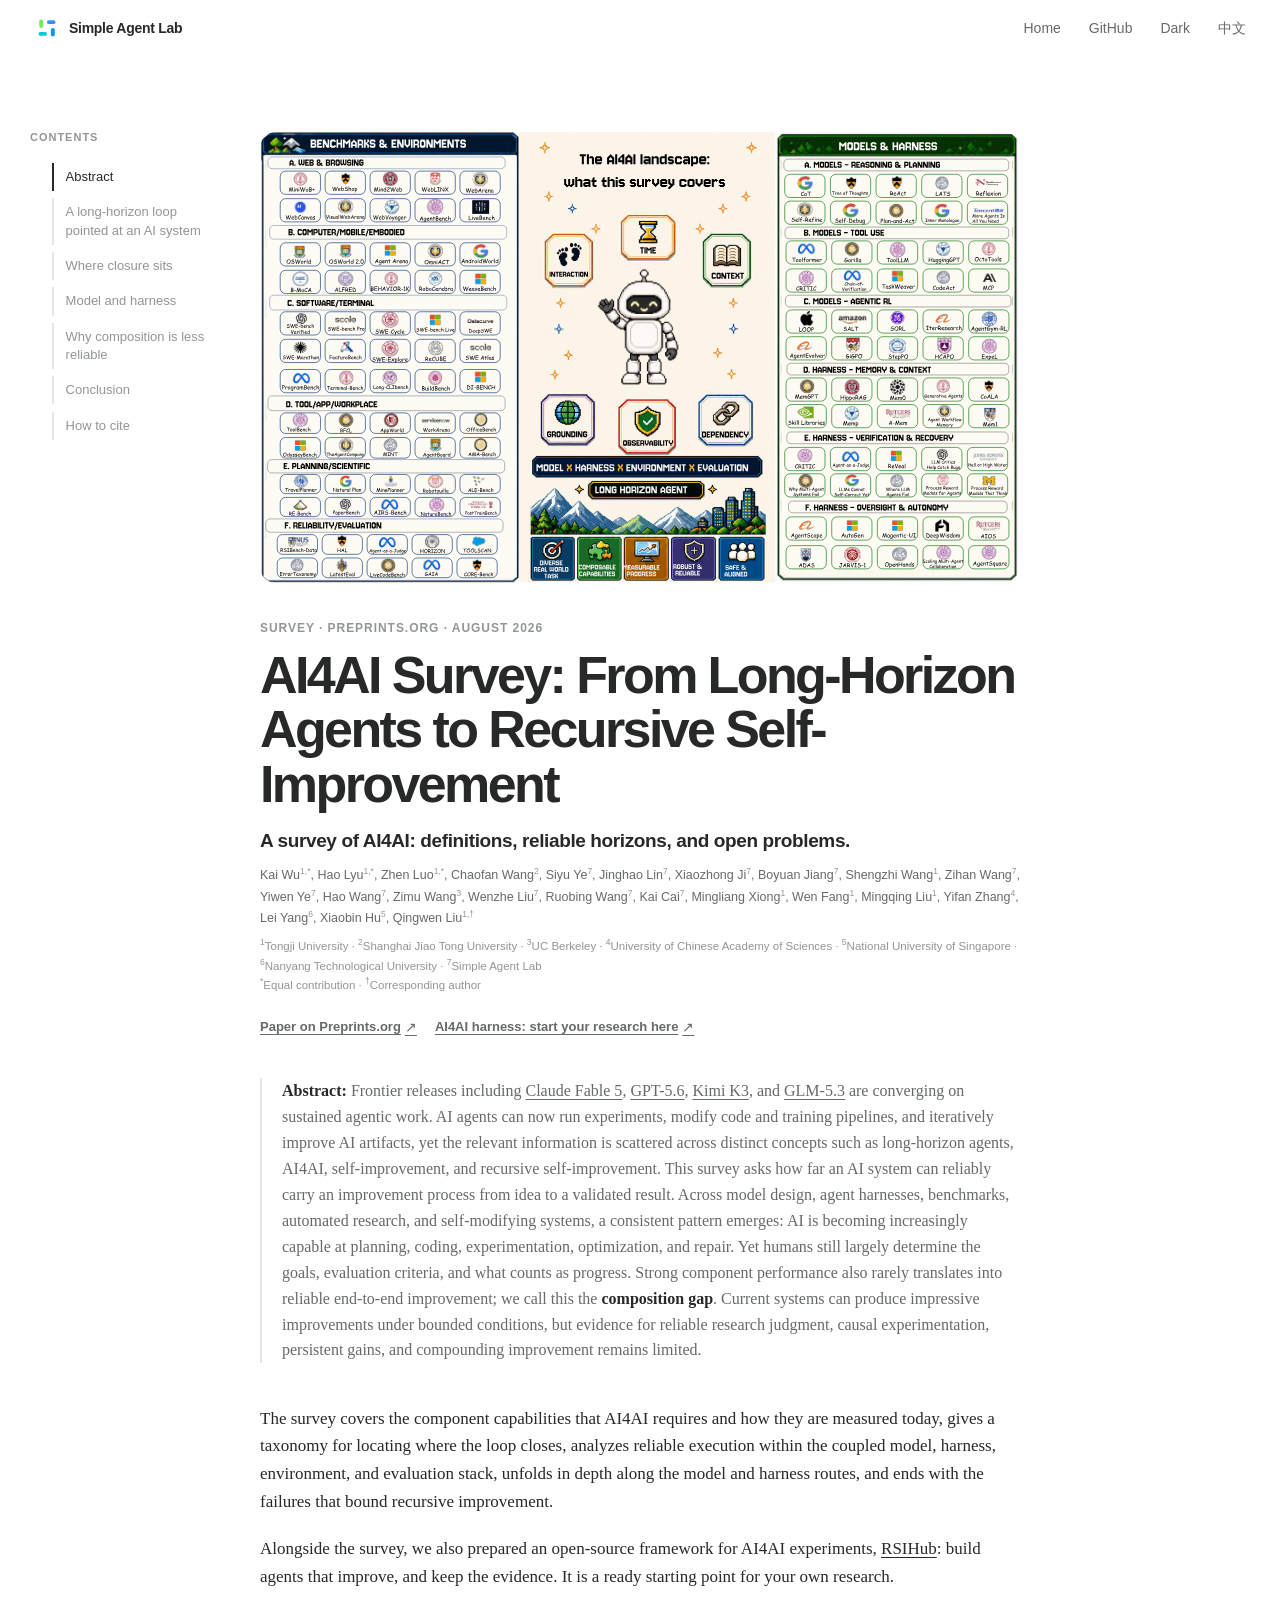
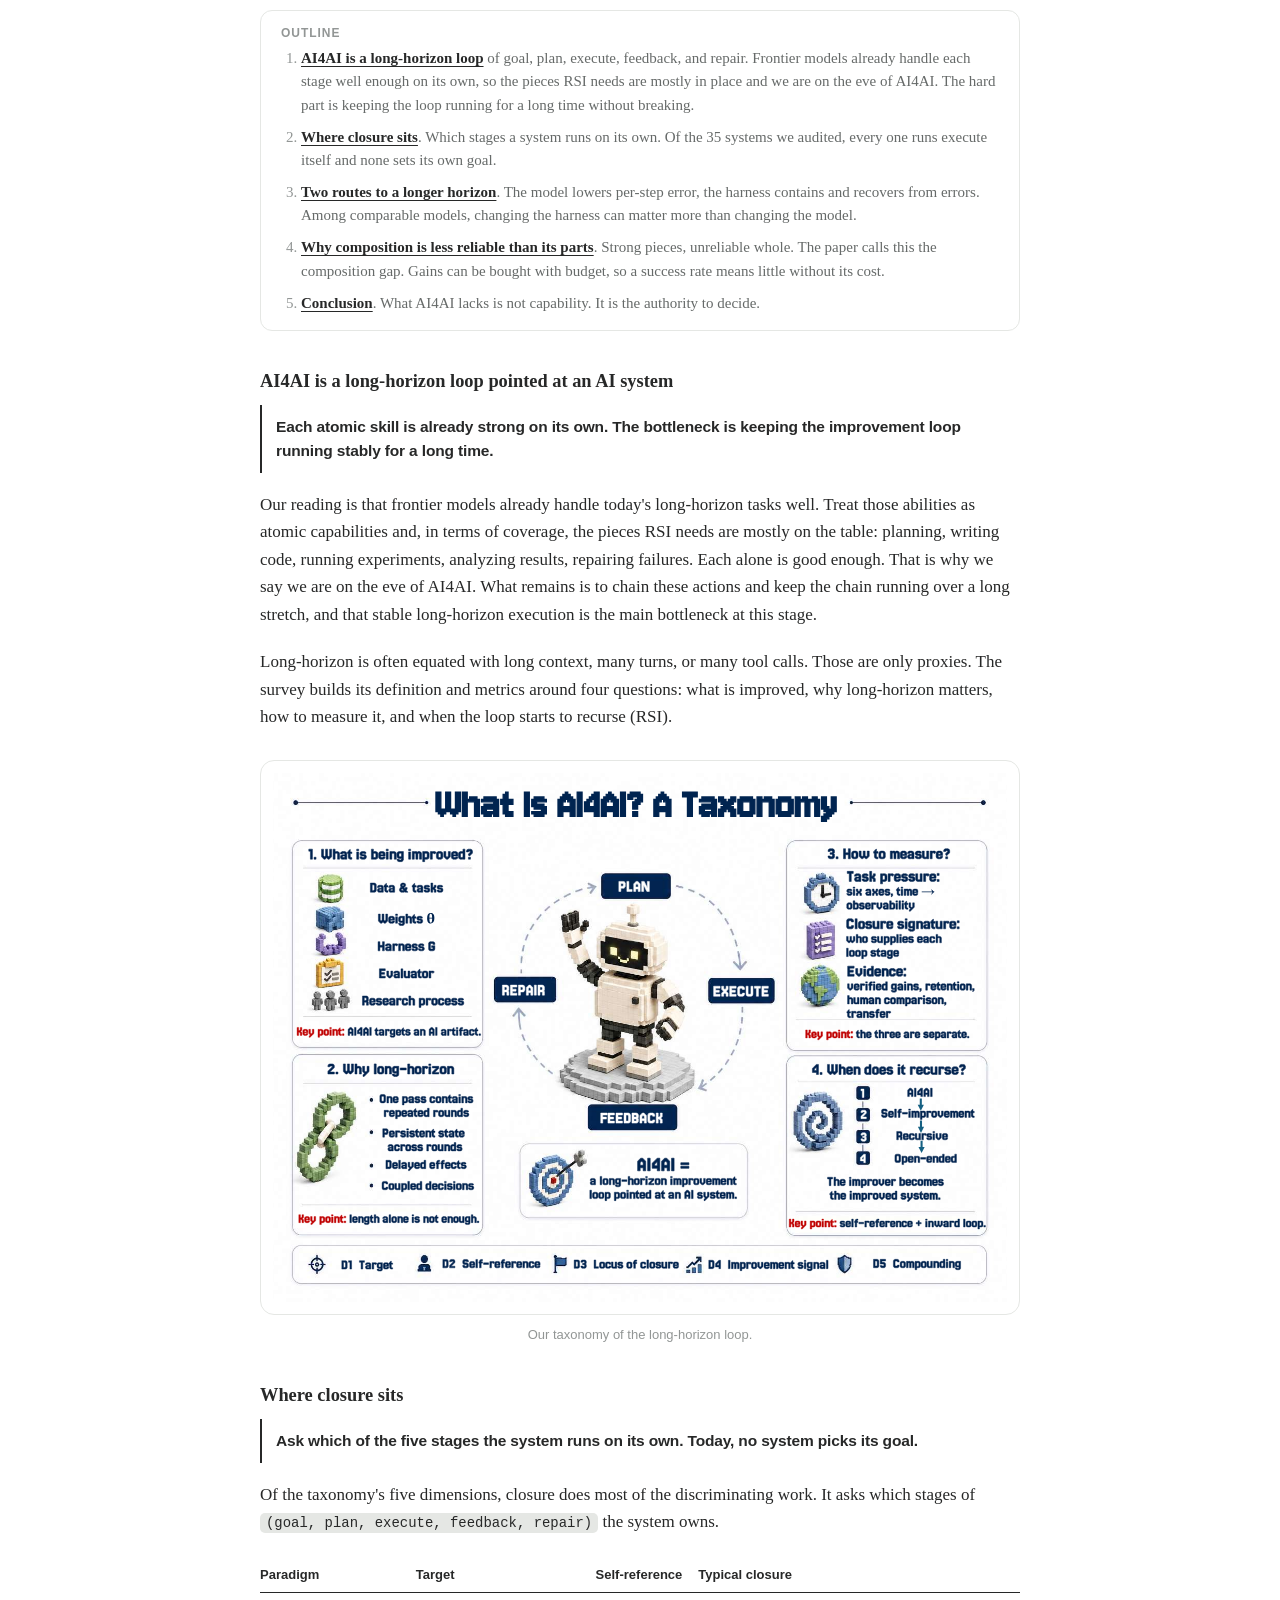
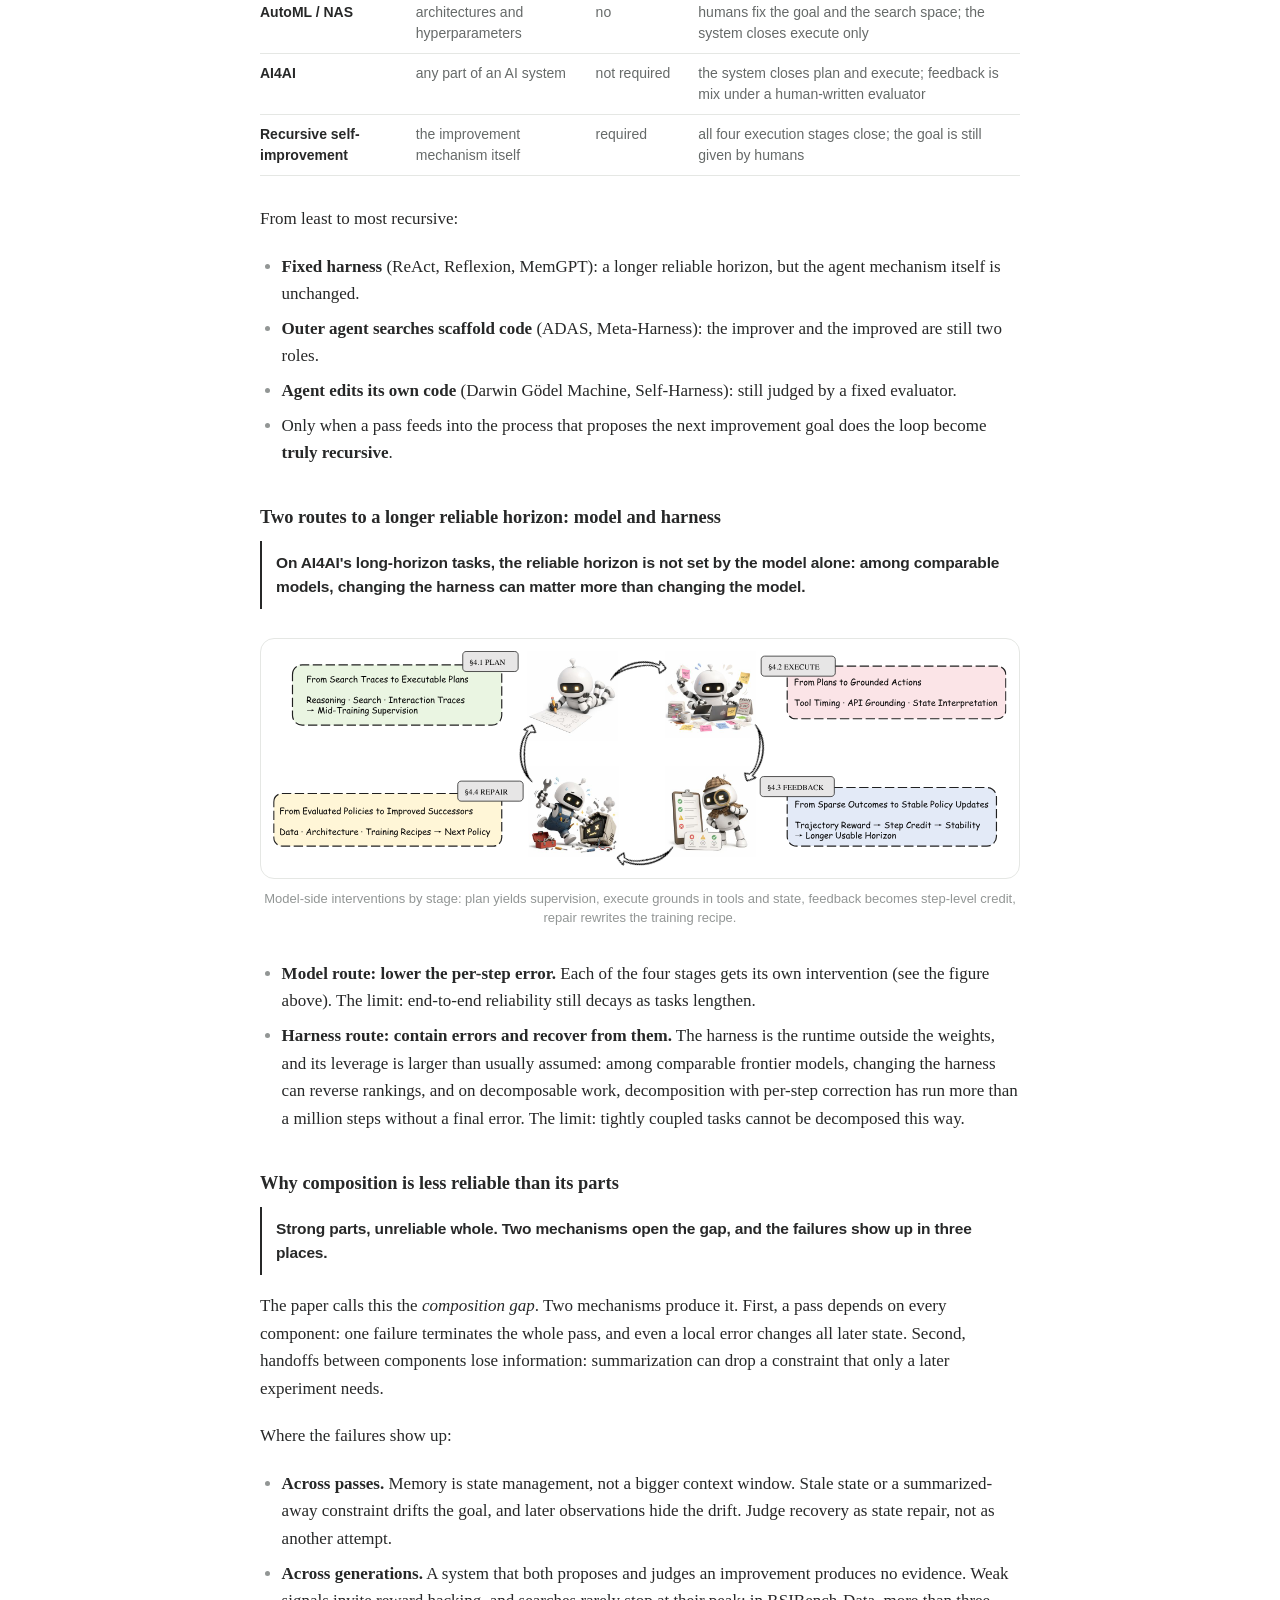
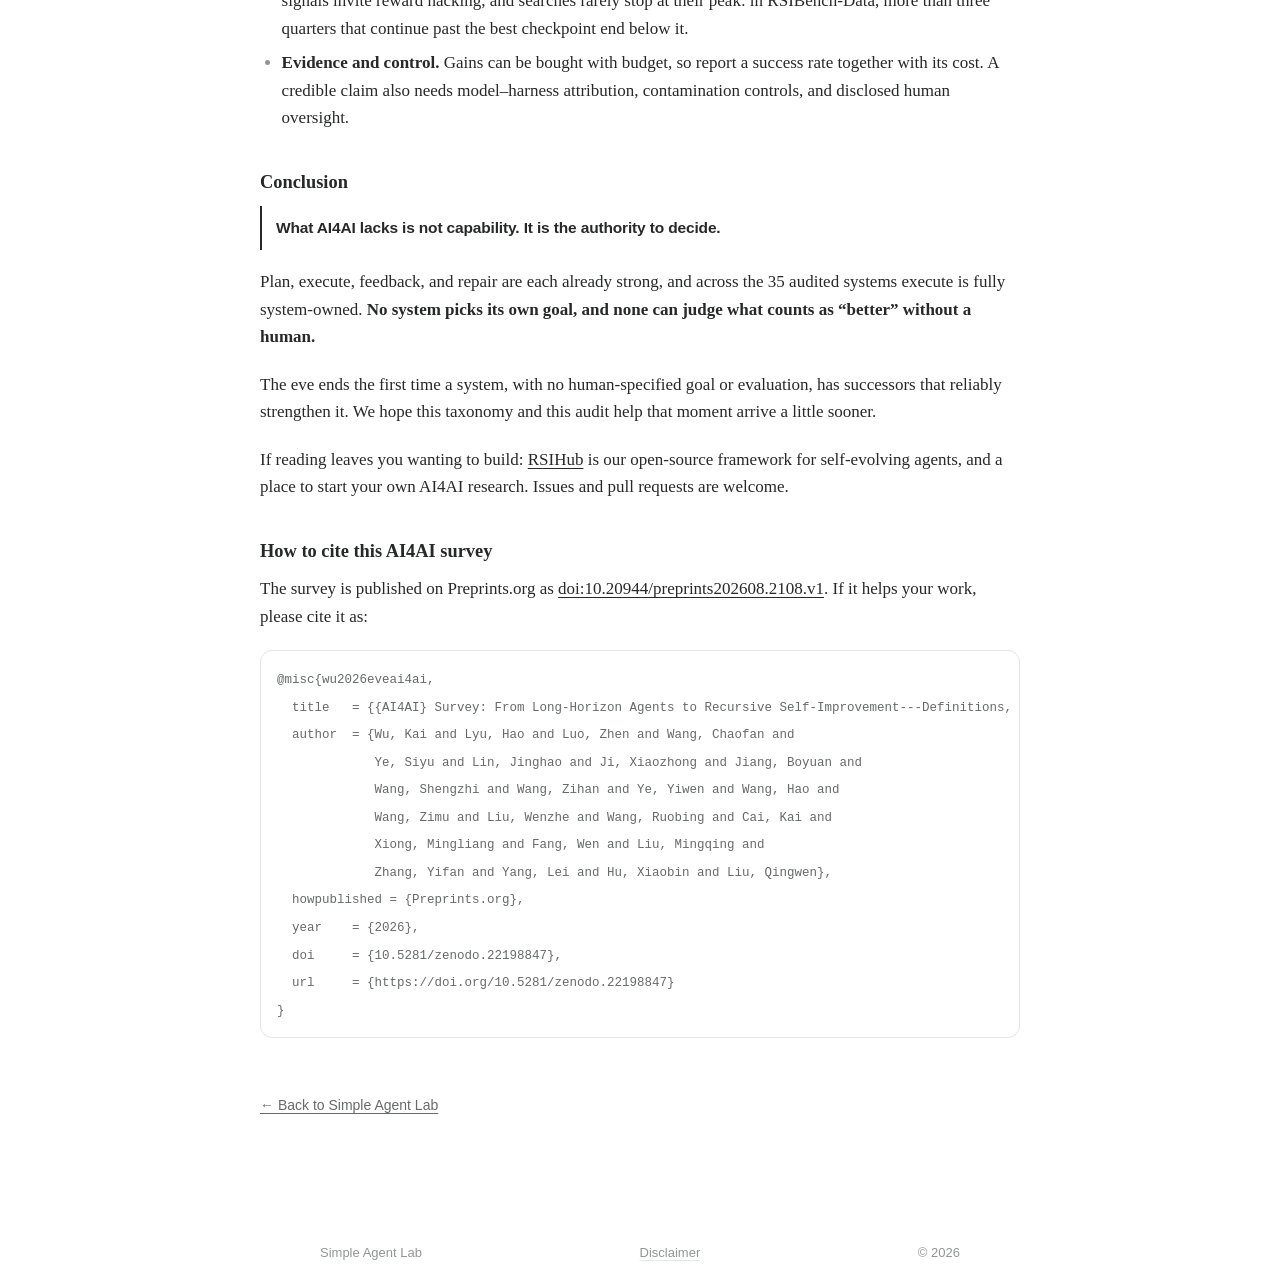
==== ai4ai/index.html @ d3052cfe "Put the eve-of-AI4AI thesis back into the opening section Co-Authored-By: Claude Fable 5.1 <noreply@" ====
<!doctype html>
<html lang="en" data-lang="en">
  <head>
    <meta charset="utf-8" />
    <meta name="viewport" content="width=device-width, initial-scale=1" />
    <meta name="theme-color" content="#ffffff" />

    <title>AI4AI Survey: From Long-Horizon Agents to Recursive Self-Improvement</title>
    <meta
      name="description"
      content="The AI4AI survey, published on Preprints.org: how far can AI reliably carry an improvement loop from idea to verified result? A taxonomy, a closure audit of 35 systems, and the composition gap."
    />
    <meta
      name="keywords"
      content="AI4AI survey, survey of AI4AI, AI4AI, AI for AI, long-horizon agents survey, recursive self-improvement survey, RSI, self-improving systems, self-evolving agents, closure audit, composition gap, agent evaluation, harness, LLM agent survey"
    />
    <meta name="robots" content="index, follow, max-image-preview:large" />
    <meta name="author" content="Simple Agent Lab" />
    <link rel="canonical" href="https://simpleagentlab.com/ai4ai/" />

    <!-- The paper's scholarly record now lives on Preprints.org
         (doi:10.20944/preprints202608.2108.v1); Scholar merges this page with
         that record by title + authors, so these tags must match the published
         preprint's title page exactly — not the page's marketing copy.
         citation_title / citation_author / citation_publication_date are all
         required (drop one and Scholar ignores the rest). Only add a
         citation_pdf_url once a self-hosted copy of the PDF is committed to
         this repo; a citation_pdf_url that 404s drops the whole record. -->
    <meta name="citation_title" content="AI4AI Survey: From Long-Horizon Agents to Recursive Self-Improvement—Definitions, Reliable Horizons, and Open Problems" />
    <meta name="citation_author" content="Wu, Kai" />
    <meta name="citation_author" content="Lyu, Hao" />
    <meta name="citation_author" content="Luo, Zhen" />
    <meta name="citation_author" content="Wang, Chaofan" />
    <meta name="citation_author" content="Ye, Siyu" />
    <meta name="citation_author" content="Lin, Jinghao" />
    <meta name="citation_author" content="Ji, Xiaozhong" />
    <meta name="citation_author" content="Jiang, Boyuan" />
    <meta name="citation_author" content="Wang, Shengzhi" />
    <meta name="citation_author" content="Wang, Zihan" />
    <meta name="citation_author" content="Ye, Yiwen" />
    <meta name="citation_author" content="Wang, Hao" />
    <meta name="citation_author" content="Wang, Zimu" />
    <meta name="citation_author" content="Liu, Wenzhe" />
    <meta name="citation_author" content="Wang, Ruobing" />
    <meta name="citation_author" content="Cai, Kai" />
    <meta name="citation_author" content="Xiong, Mingliang" />
    <meta name="citation_author" content="Fang, Wen" />
    <meta name="citation_author" content="Liu, Mingqing" />
    <meta name="citation_author" content="Zhang, Yifan" />
    <meta name="citation_author" content="Yang, Lei" />
    <meta name="citation_author" content="Hu, Xiaobin" />
    <meta name="citation_author" content="Liu, Qingwen" />
    <meta name="citation_publication_date" content="2026/08/28" />
    <meta name="citation_online_date" content="2026/08/28" />
    <meta name="citation_doi" content="10.20944/preprints202608.2108.v1" />
    <meta name="citation_technical_report_institution" content="Simple Agent Lab" />
    <meta name="citation_abstract_html_url" content="https://simpleagentlab.com/ai4ai/" />
    <meta name="citation_language" content="en" />
    <meta name="citation_keywords" content="AI4AI; AI for AI; large language models; LLM agents; AI agents; long-horizon agents; reliable region; reliable-horizon surface; benchmark survey; self-improving agents; self-evolving agents; recursive self-improvement; autonomous AI research; automated AI research; AI scientists; machine learning engineering; functional coupling; stage ownership; composition gap; agent harness; agent scaffolds; agent evaluation" />

    <meta property="og:title" content="AI4AI Survey: From Long-Horizon Agents to Recursive Self-Improvement" />
    <meta
      property="og:description"
      content="Published on Preprints.org: a survey of how far AI systems can reliably carry an improvement process from idea to verified result—and what still limits recursive self-improvement."
    />
    <meta property="og:type" content="article" />
    <meta property="og:url" content="https://simpleagentlab.com/ai4ai/" />
    <meta property="og:site_name" content="Simple Agent Lab" />
    <meta property="og:locale" content="en_US" />
    <meta property="og:locale:alternate" content="zh_CN" />
    <meta property="article:published_time" content="2026-08-28" />
    <meta property="article:modified_time" content="2026-09-02" />
    <meta property="article:section" content="Survey" />
    <meta property="article:tag" content="AI4AI" />
    <meta property="article:tag" content="Recursive self-improvement" />
    <meta property="article:tag" content="Long-horizon agents" />
    <meta property="og:image" content="https://simpleagentlab.com/ai4ai/assets/teaser-card.jpg" />
    <meta property="og:image:alt" content="The AI4AI landscape this survey covers — benchmarks and environments, task pressures, and the model and harness routes" />
    <meta property="og:image:width" content="1600" />
    <meta property="og:image:height" content="950" />
    <meta name="twitter:card" content="summary_large_image" />
    <meta name="twitter:title" content="AI4AI Survey: From Long-Horizon Agents to Recursive Self-Improvement" />
    <meta
      name="twitter:description"
      content="AI increasingly performs the work of improvement, but humans still define its goals and evidence. A survey of AI4AI's reliable limits and composition gap."
    />
    <meta name="twitter:image" content="https://simpleagentlab.com/ai4ai/assets/teaser-card.jpg" />

    <script type="application/ld+json">
      {
        "@context": "https://schema.org",
        "@type": "ScholarlyArticle",
        "@id": "https://simpleagentlab.com/ai4ai/#article",
        "name": "AI4AI Survey: From Long-Horizon Agents to Recursive Self-Improvement—Definitions, Reliable Horizons, and Open Problems",
        "headline": "AI4AI Survey: From Long-Horizon Agents to Recursive Self-Improvement—Definitions, Reliable Horizons, and Open Problems",
        "description": "A survey of AI4AI (AI for AI): how far an AI system can reliably carry an improvement process from idea to a validated result, a taxonomy for locating where the loop closes, a closure audit of 35 systems, and the composition gap that bounds recursive self-improvement.",
        "abstract": "Can AI improve AI? AI agents can now run experiments, modify code and training pipelines, and iteratively improve AI artifacts—bringing a long-standing idea closer to an empirical research question. Yet the rapidly expanding literature remains fragmented across long-horizon agents, AI for AI (AI4AI), self-improvement, and recursive self-improvement, making it difficult to tell how much progress has actually been made. This survey synthesizes evidence from hundreds of studies to answer this question. We organize the emerging AI4AI landscape around a simple question: how far can an AI system reliably carry an improvement process from idea to verified result? Across model design, agent harnesses, benchmarks, automated research, and self-modifying systems, we examine what current systems can do, how progress should be evaluated, and where claims of self-improvement remain unsupported. A striking pattern emerges in the information flow within the taxonomy–benchmark–model–harness structure of this survey. AI systems increasingly excel at the work of improvement—planning, coding, experimentation, optimization, and repair—but humans still largely determine the goals, evaluation criteria, and what ultimately counts as progress. Moreover, strong performance on individual components rarely translates into reliable end-to-end AI improvement. We call this composition gap. Today's systems can already produce impressive improvements under bounded conditions, but evidence for reliable research judgment, causal experimentation, persistent gains, and compounding improvement remains limited. By separating demonstrated capability from extrapolated autonomy, this survey maps what AI4AI can do today—and what must change before AI can reliably improve AI itself. The eve ends the moment a system, for the first time, reliably strengthens its successors without humans specifying the goals or evaluation criteria. We hope this taxonomy and survey will help that moment arrive a little sooner.",
        "genre": "survey",
        "learningResourceType": "survey",
        "url": "https://simpleagentlab.com/ai4ai/",
        "mainEntityOfPage": { "@type": "WebPage", "@id": "https://simpleagentlab.com/ai4ai/" },
        "image": "https://simpleagentlab.com/ai4ai/assets/teaser-card.jpg",
        "identifier": {
          "@type": "PropertyValue",
          "propertyID": "DOI",
          "value": "10.20944/preprints202608.2108.v1"
        },
        "sameAs": [
          "https://doi.org/10.20944/preprints202608.2108.v1",
          "https://www.preprints.org/manuscript/202608.2108/v1"
        ],
        "datePublished": "2026-08-28",
        "dateModified": "2026-09-02",
        "inLanguage": ["en", "zh-CN"],
        "isAccessibleForFree": true,
        "keywords": [
          "AI4AI survey",
          "AI4AI",
          "AI for AI",
          "Long-horizon agents",
          "Recursive self-improvement",
          "RSI",
          "Self-improving systems",
          "Self-evolving agents",
          "Closure audit",
          "Composition gap",
          "Agent evaluation",
          "Harness"
        ],
        "author": [
          { "@type": "Person", "name": "Kai Wu" },
          { "@type": "Person", "name": "Hao Lyu" },
          { "@type": "Person", "name": "Zhen Luo" },
          { "@type": "Person", "name": "Chaofan Wang" },
          { "@type": "Person", "name": "Siyu Ye" },
          { "@type": "Person", "name": "Jinghao Lin" },
          { "@type": "Person", "name": "Xiaozhong Ji" },
          { "@type": "Person", "name": "Boyuan Jiang" },
          { "@type": "Person", "name": "Shengzhi Wang" },
          { "@type": "Person", "name": "Zihan Wang" },
          { "@type": "Person", "name": "Yiwen Ye" },
          { "@type": "Person", "name": "Hao Wang" },
          { "@type": "Person", "name": "Zimu Wang" },
          { "@type": "Person", "name": "Wenzhe Liu" },
          { "@type": "Person", "name": "Ruobing Wang" },
          { "@type": "Person", "name": "Kai Cai" },
          { "@type": "Person", "name": "Mingliang Xiong" },
          { "@type": "Person", "name": "Wen Fang" },
          { "@type": "Person", "name": "Mingqing Liu" },
          { "@type": "Person", "name": "Yifan Zhang" },
          { "@type": "Person", "name": "Lei Yang" },
          { "@type": "Person", "name": "Xiaobin Hu" },
          { "@type": "Person", "name": "Qingwen Liu" }
        ],
        "publisher": {
          "@type": "Organization",
          "@id": "https://simpleagentlab.com/#organization",
          "name": "Simple Agent Lab",
          "url": "https://simpleagentlab.com/",
          "logo": "https://simpleagentlab.com/assets/logo.png"
        },
        "about": [
          "AI4AI",
          "Long-horizon agents",
          "Recursive self-improvement",
          "Self-improving systems",
          "Agent evaluation"
        ],
        "mentions": [
          {
            "@type": "SoftwareSourceCode",
            "name": "RSIHub",
            "url": "https://simpleagentlab.com/rsihub/",
            "codeRepository": "https://github.com/simple-agent-lab/RSIHub"
          }
        ]
      }
    </script>

    <script type="application/ld+json">
      {
        "@context": "https://schema.org",
        "@type": "BreadcrumbList",
        "itemListElement": [
          {
            "@type": "ListItem",
            "position": 1,
            "name": "Simple Agent Lab",
            "item": "https://simpleagentlab.com/"
          },
          {
            "@type": "ListItem",
            "position": 2,
            "name": "AI4AI Survey",
            "item": "https://simpleagentlab.com/ai4ai/"
          }
        ]
      }
    </script>

    <link rel="icon" href="../assets/favicon.svg?v=4" type="image/svg+xml" />
    <link rel="stylesheet" href="../assets/styles.css" />
    <script>
      try {
        var root = document.documentElement;
        var savedLanguage = localStorage.getItem("simple-agent-lab-language-choice");
        var browserLanguages = navigator.languages && navigator.languages.length
          ? navigator.languages
          : [navigator.language || "en"];
        var browserLanguage = browserLanguages.some(function (language) {
          return language.toLowerCase().startsWith("zh");
        }) ? "zh" : "en";
        var language = savedLanguage === "en" || savedLanguage === "zh"
          ? savedLanguage
          : browserLanguage;
        root.dataset.lang = language;
        root.lang = language === "zh" ? "zh-CN" : "en";

        var savedTheme = localStorage.getItem("simple-agent-lab-theme");
        var theme = savedTheme === "light" || savedTheme === "dark"
          ? savedTheme
          : window.matchMedia("(prefers-color-scheme: dark)").matches
            ? "dark"
            : "light";
        root.dataset.theme = theme;
        root.style.colorScheme = theme;
        document.querySelector('meta[name="theme-color"]').setAttribute(
          "content",
          theme === "dark" ? "#111513" : "#ffffff"
        );
      } catch (error) {}
    </script>
    <script src="../assets/site.js" defer></script>
  </head>
  <body>
    <a class="skip-link" href="#main">
      <span class="lang-en" lang="en">Skip to content</span>
      <span class="lang-zh" lang="zh-CN">跳至正文</span>
    </a>

    <header class="site-header">
      <a class="small-brand" href="../" aria-label="Simple Agent Lab home">
        <img src="../assets/logo.svg" width="26" height="26" alt="" />
        <span>Simple Agent Lab</span>
      </a>
      <nav aria-label="Primary navigation">
        <a href="../">
          <span class="lang-en" lang="en">Home</span>
          <span class="lang-zh" lang="zh-CN">首页</span>
        </a>
        <a href="https://github.com/simple-agent-lab" target="_blank" rel="noreferrer">GitHub</a>
        <button class="theme-toggle" type="button" aria-label="Switch to dark theme">
          <span class="theme-action-en" lang="en">Dark</span>
          <span class="theme-action-zh" lang="zh-CN">深色</span>
        </button>
        <button class="language-toggle" type="button" aria-label="切换为中文">中文</button>
      </nav>
    </header>

    <main id="main">
      <article class="legal-page project-page has-toc">
        <div class="toc-rail">
          <nav class="toc" aria-labelledby="toc-title">
            <p class="toc-title" id="toc-title">
              <span class="lang-en" lang="en">Contents</span>
              <span class="lang-zh" lang="zh-CN">目录</span>
            </p>
            <ul>
              <li>
                <a href="#abstract">
                  <span class="lang-en" lang="en">Abstract</span>
                  <span class="lang-zh" lang="zh-CN">摘要</span>
                </a>
              </li>
              <li>
                <a href="#loop">
                  <span class="lang-en" lang="en">A long-horizon loop pointed at an AI system</span>
                  <span class="lang-zh" lang="zh-CN">指向 AI 系统的 long-horizon 闭环</span>
                </a>
              </li>
              <li>
                <a href="#closure">
                  <span class="lang-en" lang="en">Where closure sits</span>
                  <span class="lang-zh" lang="zh-CN">自主到哪一步</span>
                </a>
              </li>
              <li>
                <a href="#horizon">
                  <span class="lang-en" lang="en">Model and harness</span>
                  <span class="lang-zh" lang="zh-CN">model 与 harness</span>
                </a>
              </li>
              <li>
                <a href="#composition">
                  <span class="lang-en" lang="en">Why composition is less reliable</span>
                  <span class="lang-zh" lang="zh-CN">组件组合之后为何不可靠</span>
                </a>
              </li>
              <li>
                <a href="#conclusion">
                  <span class="lang-en" lang="en">Conclusion</span>
                  <span class="lang-zh" lang="zh-CN">结论</span>
                </a>
              </li>
              <li>
                <a href="#cite">
                  <span class="lang-en" lang="en">How to cite</span>
                  <span class="lang-zh" lang="zh-CN">如何引用</span>
                </a>
              </li>
            </ul>
          </nav>
        </div>

        <div class="doc">
        <figure class="cover">
          <img
            src="./assets/long_horizon_teaser.svg"
            width="1600"
            height="950"
            alt="Survey overview: component benchmarks and environments on the left, six task pressures and the model-harness-environment-evaluation stack in the middle, model-side and harness-side methods on the right."
          />
        </figure>

        <p class="eyebrow">
          <span class="lang-en" lang="en">Survey · Preprints.org · August 2026</span>
          <span class="lang-zh" lang="zh-CN">综述 · Preprints.org · 2026 年 8 月</span>
        </p>
        <h1>AI4AI Survey: From Long-Horizon Agents to Recursive Self-Improvement</h1>
        <p class="tagline">
          <span class="lang-en" lang="en">A survey of AI4AI: definitions, reliable horizons, and open problems.</span>
          <span class="lang-zh" lang="zh-CN">AI4AI 综述：定义、可靠 horizon 与开放问题。</span>
        </p>
        <p class="authors">
          Kai Wu<sup>1,*</sup>, Hao Lyu<sup>1,*</sup>, Zhen Luo<sup>1,*</sup>, Chaofan Wang<sup>2</sup>,
          Siyu Ye<sup>7</sup>, Jinghao Lin<sup>7</sup>, Xiaozhong Ji<sup>7</sup>, Boyuan Jiang<sup>7</sup>,
          Shengzhi Wang<sup>1</sup>, Zihan Wang<sup>7</sup>, Yiwen Ye<sup>7</sup>, Hao Wang<sup>7</sup>,
          Zimu Wang<sup>3</sup>, Wenzhe Liu<sup>7</sup>, Ruobing Wang<sup>7</sup>, Kai Cai<sup>7</sup>,
          Mingliang Xiong<sup>1</sup>, Wen Fang<sup>1</sup>, Mingqing Liu<sup>1</sup>,
          Yifan Zhang<sup>4</sup>, Lei Yang<sup>6</sup>, Xiaobin Hu<sup>5</sup>,
          Qingwen Liu<sup>1,†</sup>
        </p>
        <p class="affiliations">
          <sup>1</sup>Tongji University · <sup>2</sup>Shanghai Jiao Tong University ·
          <sup>3</sup>UC Berkeley · <sup>4</sup>University of Chinese Academy of Sciences ·
          <sup>5</sup>National University of Singapore · <sup>6</sup>Nanyang Technological University ·
          <sup>7</sup>Simple Agent Lab
          <br />
          <sup>*</sup>Equal contribution · <sup>†</sup>Corresponding author
        </p>
        <div class="page-actions">
          <a href="https://www.preprints.org/manuscript/202608.2108" target="_blank" rel="noreferrer">
            <span class="lang-en" lang="en">Paper on Preprints.org</span>
            <span class="lang-zh" lang="zh-CN">论文（Preprints.org）</span>
            <b aria-hidden="true">↗</b>
          </a>
          <a href="https://github.com/simple-agent-lab/RSIHub" target="_blank" rel="noreferrer">
            <span class="lang-en" lang="en">AI4AI harness: start your research here</span>
            <span class="lang-zh" lang="zh-CN">AI4AI 实验框架：从这里开始你的研究</span>
            <b aria-hidden="true">↗</b>
          </a>
        </div>

        <div class="abstract" id="abstract">
          <p>
            <span class="lang-en" lang="en"><strong>Abstract:</strong> Frontier releases including <a href="https://www.anthropic.com/claude/fable" target="_blank" rel="noreferrer">Claude Fable 5</a>, <a href="https://openai.com/index/gpt-5-6/" target="_blank" rel="noreferrer">GPT-5.6</a>, <a href="https://www.kimi.com/ja-jp/blog/kimi-k3" target="_blank" rel="noreferrer">Kimi K3</a>, and <a href="https://z.ai/blog/glm-5.3" target="_blank" rel="noreferrer">GLM-5.3</a> are converging on sustained agentic work. AI agents can now run experiments, modify code and training pipelines, and iteratively improve AI artifacts, yet the relevant information is scattered across distinct concepts such as long-horizon agents, AI4AI, self-improvement, and recursive self-improvement. This survey asks how far an AI system can reliably carry an improvement process from idea to a validated result. Across model design, agent harnesses, benchmarks, automated research, and self-modifying systems, a consistent pattern emerges: AI is becoming increasingly capable at planning, coding, experimentation, optimization, and repair. Yet humans still largely determine the goals, evaluation criteria, and what counts as progress. Strong component performance also rarely translates into reliable end-to-end improvement; we call this the <strong>composition gap</strong>. Current systems can produce impressive improvements under bounded conditions, but evidence for reliable research judgment, causal experimentation, persistent gains, and compounding improvement remains limited.</span>
            <span class="lang-zh" lang="zh-CN"><strong>摘要：</strong><a href="https://www.anthropic.com/claude/fable" target="_blank" rel="noreferrer">Claude Fable 5</a>、<a href="https://openai.com/index/gpt-5-6/" target="_blank" rel="noreferrer">GPT-5.6</a>、<a href="https://www.kimi.com/ja-jp/blog/kimi-k3" target="_blank" rel="noreferrer">Kimi K3</a>、<a href="https://z.ai/blog/glm-5.3" target="_blank" rel="noreferrer">GLM-5.3</a> 等前沿模型正在共同指向持续的 agentic 工作。AI agent 已经能够运行实验、修改代码与训练流程，并迭代改进 AI artifact，但相关信息分散在 long-horizon agent、AI4AI、self-improvement 与 recursive self-improvement 等不同概念中。这篇综述围绕一个问题展开：AI 系统能否可靠地把改进从想法推进到验证后的结果？梳理 model design、agent harness、benchmark、automated research 和 self-modifying system 等方向后，我们看到一个稳定的模式：AI 已越来越擅长规划、编码、实验、优化和修复；但目标、评测标准以及“什么算进步”仍主要由人决定；单项能力的高分也很少能转化为可靠的端到端改进，我们将这一落差称为 <strong>composition gap</strong>。现有系统已能在边界清晰的条件下取得改进，但对可靠研究判断、因果实验、持续增益和复合式自我改进的证据仍然有限。</span>
          </p>
        </div>

        <p>
          <span class="lang-en" lang="en">The survey covers the component capabilities that AI4AI requires and how they are measured today, gives a taxonomy for locating where the loop closes, analyzes reliable execution within the coupled model, harness, environment, and evaluation stack, unfolds in depth along the model and harness routes, and ends with the failures that bound recursive improvement.</span>
          <span class="lang-zh" lang="zh-CN">这篇综述覆盖 AI4AI 需要的各种组件能力，以及它们目前的度量方式；给出一套定位自主范围的 taxonomy，把可靠执行放在 model、harness、environment、evaluation 四层耦合的框架下分析，并沿 model 与 harness 两条路线深度展开；最后总结限制递归改进的各类失败。</span>
        </p>

        <p>
          <span class="lang-en" lang="en">Alongside the survey, we also prepared an open-source framework for AI4AI experiments, <a href="https://github.com/simple-agent-lab/RSIHub" target="_blank" rel="noreferrer">RSIHub</a>: build agents that improve, and keep the evidence. It is a ready starting point for your own research.</span>
          <span class="lang-zh" lang="zh-CN">综述之外，我们也准备了一套开源的 AI4AI 实验框架 <a href="https://github.com/simple-agent-lab/RSIHub" target="_blank" rel="noreferrer">RSIHub</a>：让 agent 持续改进，并保留证据。你可以把它作为开始自己研究的起点。</span>
        </p>

        <div class="glance" aria-labelledby="glance-title">
          <p class="glance-title" id="glance-title">
            <span class="lang-en" lang="en">Outline</span>
            <span class="lang-zh" lang="zh-CN">内容大纲</span>
          </p>
          <ol>
            <li>
              <span class="lang-en" lang="en"><a href="#loop">AI4AI is a long-horizon loop</a> of goal, plan, execute, feedback, and repair. Frontier models already handle each stage well enough on its own, so the pieces RSI needs are mostly in place and we are on the eve of AI4AI. The hard part is keeping the loop running for a long time without breaking.</span>
              <span class="lang-zh" lang="zh-CN"><a href="#loop">AI4AI 是一个指向 AI 系统的 long-horizon 闭环</a>，由 goal、plan、execute、feedback、repair 五个环节组成。前沿模型单项都够用了，RSI 的拼图基本凑齐，我们正处在 AI4AI 的前夜。难的是让闭环长时间跑下去不出错。</span>
            </li>
            <li>
              <span class="lang-en" lang="en"><a href="#closure">Where closure sits</a>. Which stages a system runs on its own. Of the 35 systems we audited, every one runs execute itself and none sets its own goal.</span>
              <span class="lang-zh" lang="zh-CN"><a href="#closure">自主到哪一步</a>。用 closure 这个维度看系统自己完成了哪几个环节。盘点的 35 个系统里，execute 都是系统自己做的，goal 全部由人定。</span>
            </li>
            <li>
              <span class="lang-en" lang="en"><a href="#horizon">Two routes to a longer horizon</a>. The model lowers per-step error, the harness contains and recovers from errors. Among comparable models, changing the harness can matter more than changing the model.</span>
              <span class="lang-zh" lang="zh-CN"><a href="#horizon">model 与 harness 两条路线</a>。model 降低单步错误，harness 隔离并恢复错误。能力相当的模型之间，换 harness 的影响可以超过换模型。</span>
            </li>
            <li>
              <span class="lang-en" lang="en"><a href="#composition">Why composition is less reliable than its parts</a>. Strong pieces, unreliable whole. The paper calls this the composition gap. Gains can be bought with budget, so a success rate means little without its cost.</span>
              <span class="lang-zh" lang="zh-CN"><a href="#composition">组件组合之后为何不可靠</a>。单项很强，拼起来不可靠，论文把这叫 composition gap。增益能用预算买来，所以成功率要和成本一起报。</span>
            </li>
            <li>
              <span class="lang-en" lang="en"><a href="#conclusion">Conclusion</a>. What AI4AI lacks is not capability. It is the authority to decide.</span>
              <span class="lang-zh" lang="zh-CN"><a href="#conclusion">结论</a>。AI4AI 缺的不是能力，是决策权。</span>
            </li>
          </ol>
        </div>

        <!-- TODO(作者)：这里可以加一段做这项工作的起因，150 字左右。 -->

        <h2 id="loop">
          <span class="lang-en" lang="en">AI4AI is a long-horizon loop pointed at an AI system</span>
          <span class="lang-zh" lang="zh-CN">AI4AI 是一个指向 AI 系统的 long-horizon 闭环</span>
        </h2>
        <p class="takeaway">
          <span class="lang-en" lang="en">Each atomic skill is already strong on its own. The bottleneck is keeping the improvement loop running stably for a long time.</span>
          <span class="lang-zh" lang="zh-CN">每项原子能力单独都已经很强，卡点是让迭代循环长时间稳定地运行。</span>
        </p>
        <p>
          <span class="lang-en" lang="en">Our reading is that frontier models already handle today's long-horizon tasks well. Treat those abilities as atomic capabilities and, in terms of coverage, the pieces RSI needs are mostly on the table: planning, writing code, running experiments, analyzing results, repairing failures. Each alone is good enough. That is why we say we are on the eve of AI4AI. What remains is to chain these actions and keep the chain running over a long stretch, and that stable long-horizon execution is the main bottleneck at this stage.</span>
          <span class="lang-zh" lang="zh-CN">我们的判断是，现有的长程任务，前沿模型已经能处理得很好。把这些能力看作原子能力，从覆盖度上讲，RSI 需要的拼图基本已经凑齐：规划、写代码、跑实验、分析结果、修复问题，单拿出来每一项都够用。所以我们认为，大家正处在 AI4AI 的前夜。剩下的事是把这些动作串起来、长时间稳定地运转，稳定的长程执行就是当前阶段最主要的卡点。</span>
        </p>
        <p>
          <span class="lang-en" lang="en">Long-horizon is often equated with long context, many turns, or many tool calls. Those are only proxies. The survey builds its definition and metrics around four questions: what is improved, why long-horizon matters, how to measure it, and when the loop starts to recurse (RSI).</span>
          <span class="lang-zh" lang="zh-CN">long-horizon 常被等同于长 context、多轮交互或大量 tool call，这些只是表象，长并不等于长程。综述围绕四个问题给出定义和度量：改进的是什么、为什么 long-horizon 重要、如何度量、以及何时开始递归修改（RSI）。</span>
        </p>
        <figure class="framed plate">
          <img
            src="./assets/section2_figure.svg"
            alt="Four organizing questions: what the loop may change, why a single pass is already long-horizon, how to measure task pressure, closure and evidence, and when self-reference turns the loop inward."
          />
          <figcaption>
            <span class="lang-en" lang="en">Our taxonomy of the long-horizon loop.</span>
            <span class="lang-zh" lang="zh-CN">我们的 long-horizon 闭环 taxonomy。</span>
          </figcaption>
        </figure>

        <h2 id="closure">
          <span class="lang-en" lang="en">Where closure sits</span>
          <span class="lang-zh" lang="zh-CN">自主到哪一步</span>
        </h2>
        <p class="takeaway">
          <span class="lang-en" lang="en">Ask which of the five stages the system runs on its own. Today, no system picks its goal.</span>
          <span class="lang-zh" lang="zh-CN">看五个环节里哪几个是系统自己完成的。今天没有一个系统自己选目标。</span>
        </p>
        <p>
          <span class="lang-en" lang="en">Of the taxonomy's five dimensions, closure does most of the discriminating work. It asks which stages of <code>(goal, plan, execute, feedback, repair)</code> the system owns.</span>
          <span class="lang-zh" lang="zh-CN">taxonomy 的五个维度里，承担主要区分工作的是 closure：<code>(goal, plan, execute, feedback, repair)</code> 五个环节里，哪些由系统自主完成。</span>
        </p>

        <div class="table-scroll">
          <table>
            <thead>
              <tr>
                <th>
                  <span class="lang-en" lang="en">Paradigm</span>
                  <span class="lang-zh" lang="zh-CN">范式</span>
                </th>
                <th>
                  <span class="lang-en" lang="en">Target</span>
                  <span class="lang-zh" lang="zh-CN">target</span>
                </th>
                <th class="nowrap">
                  <span class="lang-en" lang="en">Self-reference</span>
                  <span class="lang-zh" lang="zh-CN">self-reference</span>
                </th>
                <th>
                  <span class="lang-en" lang="en">Typical closure</span>
                  <span class="lang-zh" lang="zh-CN">自主范围</span>
                </th>
              </tr>
            </thead>
            <tbody>
              <tr>
                <td><strong>AutoML / NAS</strong></td>
                <td>
                  <span class="lang-en" lang="en">architectures and hyperparameters</span>
                  <span class="lang-zh" lang="zh-CN">架构与超参</span>
                </td>
                <td>
                  <span class="lang-en" lang="en">no</span>
                  <span class="lang-zh" lang="zh-CN">否</span>
                </td>
                <td>
                  <span class="lang-en" lang="en">humans fix the goal and the search space; the system closes execute only</span>
                  <span class="lang-zh" lang="zh-CN">只有 execute 是系统自主的，目标和搜索空间由人定</span>
                </td>
              </tr>
              <tr>
                <td><strong>AI4AI</strong></td>
                <td>
                  <span class="lang-en" lang="en">any part of an AI system</span>
                  <span class="lang-zh" lang="zh-CN">AI 系统的任何部分</span>
                </td>
                <td>
                  <span class="lang-en" lang="en">not required</span>
                  <span class="lang-zh" lang="zh-CN">不要求</span>
                </td>
                <td>
                  <span class="lang-en" lang="en">the system closes plan and execute; feedback is mix under a human-written evaluator</span>
                  <span class="lang-zh" lang="zh-CN">plan 与 execute 是系统自主的，feedback 在人写的 evaluator 下记为 mix</span>
                </td>
              </tr>
              <tr>
                <td><strong>Recursive self-improvement</strong></td>
                <td>
                  <span class="lang-en" lang="en">the improvement mechanism itself</span>
                  <span class="lang-zh" lang="zh-CN">改进机制本身</span>
                </td>
                <td>
                  <span class="lang-en" lang="en">required</span>
                  <span class="lang-zh" lang="zh-CN">要求</span>
                </td>
                <td>
                  <span class="lang-en" lang="en">all four execution stages close; the goal is still given by humans</span>
                  <span class="lang-zh" lang="zh-CN">四个执行阶段都是系统自主的，goal 仍由人定</span>
                </td>
              </tr>
            </tbody>
          </table>
        </div>

        <p>
          <span class="lang-en" lang="en">From least to most recursive:</span>
          <span class="lang-zh" lang="zh-CN">我们按递归程度从低到高：</span>
        </p>
        <ul>
          <li>
            <span class="lang-en" lang="en"><strong>Fixed harness</strong> (ReAct, Reflexion, MemGPT): a longer reliable horizon, but the agent mechanism itself is unchanged.</span>
            <span class="lang-zh" lang="zh-CN"><strong>固定 harness</strong>（ReAct、Reflexion、MemGPT）：可靠 horizon 变长了，但 agent 机制本身没有改进。</span>
          </li>
          <li>
            <span class="lang-en" lang="en"><strong>Outer agent searches scaffold code</strong> (ADAS, Meta-Harness): the improver and the improved are still two roles.</span>
            <span class="lang-zh" lang="zh-CN"><strong>外部 agent 搜索 scaffold 代码</strong>（ADAS、Meta-Harness）：改进者和被改进者仍是两个角色。</span>
          </li>
          <li>
            <span class="lang-en" lang="en"><strong>Agent edits its own code</strong> (Darwin Gödel Machine, Self-Harness): still judged by a fixed evaluator.</span>
            <span class="lang-zh" lang="zh-CN"><strong>agent 改自己的代码</strong>（Darwin Gödel Machine、Self-Harness）：评判它的 evaluator 还是固定的。</span>
          </li>
          <li>
            <span class="lang-en" lang="en">Only when a pass feeds into the process that proposes the next improvement goal does the loop become <strong>truly recursive</strong>.</span>
            <span class="lang-zh" lang="zh-CN">一次迭代进入"提出下一个改进目标"的流程本身，<strong>才算真正的递归</strong>。</span>
          </li>
        </ul>
        <h2 id="horizon">
          <span class="lang-en" lang="en">Two routes to a longer reliable horizon: model and harness</span>
          <span class="lang-zh" lang="zh-CN">如何延长可靠的长程任务执行能力：model 与 harness</span>
        </h2>
        <p class="takeaway">
          <span class="lang-en" lang="en">On AI4AI's long-horizon tasks, the reliable horizon is not set by the model alone: among comparable models, changing the harness can matter more than changing the model.</span>
          <span class="lang-zh" lang="zh-CN">在 AI4AI 的长程任务上，可靠 horizon 不只由模型决定：能力相当的模型之间，换 harness 的影响可以超过换模型。</span>
        </p>

        <figure class="framed plate">
          <img
            src="./assets/model_design.svg"
            alt="Model-side interventions mapped onto the plan, execute, feedback, and repair stages of the loop."
          />
          <figcaption>
            <span class="lang-en" lang="en">Model-side interventions by stage: plan yields supervision, execute grounds in tools and state, feedback becomes step-level credit, repair rewrites the training recipe.</span>
            <span class="lang-zh" lang="zh-CN">model 侧干预：plan 产生监督信号，execute 依赖 tool 与 state，feedback 转为 step-level credit，repair 改写训练配方。</span>
          </figcaption>
        </figure>

        <ul>
          <li>
            <span class="lang-en" lang="en"><strong>Model route: lower the per-step error.</strong> Each of the four stages gets its own intervention (see the figure above). The limit: end-to-end reliability still decays as tasks lengthen.</span>
            <span class="lang-zh" lang="zh-CN"><strong>model 路线：降低单步错误。</strong>四个阶段各有对应的干预（见上图）。边界在于：任务变长时，端到端可靠性仍会不断衰减。</span>
          </li>
          <li>
            <span class="lang-en" lang="en"><strong>Harness route: contain errors and recover from them.</strong> The harness is the runtime outside the weights, and its leverage is larger than usually assumed: among comparable frontier models, changing the harness can reverse rankings, and on decomposable work, decomposition with per-step correction has run more than a million steps without a final error. The limit: tightly coupled tasks cannot be decomposed this way.</span>
            <span class="lang-zh" lang="zh-CN"><strong>harness 路线：隔离错误并恢复。</strong>harness 是权重之外的运行时，杠杆比通常认为的大：在能力相当的前沿模型之间，换 harness 可以反转排名；在可分解的任务上，配合逐步校验的分解已经跑过一百万步而无最终错误。边界在于：耦合过强的任务没法这样分解。</span>
          </li>
        </ul>

        <h2 id="composition">
          <span class="lang-en" lang="en">Why composition is less reliable than its parts</span>
          <span class="lang-zh" lang="zh-CN">组件组合之后为何不可靠</span>
        </h2>
        <p class="takeaway">
          <span class="lang-en" lang="en">Strong parts, unreliable whole. Two mechanisms open the gap, and the failures show up in three places.</span>
          <span class="lang-zh" lang="zh-CN">组件很强，整体不可靠。差距来自两条机制，失败出现在三个地方。</span>
        </p>
        <p>
          <span class="lang-en" lang="en">The paper calls this the <em>composition gap</em>. Two mechanisms produce it. First, a pass depends on every component: one failure terminates the whole pass, and even a local error changes all later state. Second, handoffs between components lose information: summarization can drop a constraint that only a later experiment needs.</span>
          <span class="lang-zh" lang="zh-CN">论文把这称为 <em>composition gap</em>。产生这个差值的机制有两条。其一，一个迭代依赖每一个组件：任何一个组件失败都会终止整个迭代，即便没有当场失败，一个局部错误也会改变后续状态。其二，组件间的交接会丢信息：摘要可能删掉某个只有后续实验才用得上的约束。</span>
        </p>
        <p>
          <span class="lang-en" lang="en">Where the failures show up:</span>
          <span class="lang-zh" lang="zh-CN">失败出现在三个地方：</span>
        </p>
        <ul>
          <li>
            <span class="lang-en" lang="en"><strong>Across passes.</strong> Memory is state management, not a bigger context window. Stale state or a summarized-away constraint drifts the goal, and later observations hide the drift. Judge recovery as state repair, not as another attempt.</span>
            <span class="lang-zh" lang="zh-CN"><strong>跨迭代。</strong>记忆的本质是状态管理，不是更大的上下文窗口。过期状态或被摘要压掉的约束会让目标漂移，之后的观察还会掩盖它。恢复要按状态修复来评，而不是再试一次。</span>
          </li>
          <li>
            <span class="lang-en" lang="en"><strong>Across generations.</strong> A system that both proposes and judges an improvement produces no evidence. Weak signals invite reward hacking, and searches rarely stop at their peak: in RSIBench-Data, more than three quarters that continue past the best checkpoint end below it.</span>
            <span class="lang-zh" lang="zh-CN"><strong>跨代际。</strong>同一个系统既提出改进又评判改进，不构成证据。信号变弱会引来 reward hacking，搜索也很少停在峰值：RSIBench-Data 里越过最佳 checkpoint 还继续的运行，超过四分之三最终停在峰值之下。</span>
          </li>
          <li>
            <span class="lang-en" lang="en"><strong>Evidence and control.</strong> Gains can be bought with budget, so report a success rate together with its cost. A credible claim also needs model–harness attribution, contamination controls, and disclosed human oversight.</span>
            <span class="lang-zh" lang="zh-CN"><strong>证据与控制。</strong>增益可以用预算买来，所以成功率要和成本一起报。可信的改进声明还需要 model–harness 归因、数据污染控制和人工监督的披露。</span>
          </li>
        </ul>

        <h2 id="conclusion">
          <span class="lang-en" lang="en">Conclusion</span>
          <span class="lang-zh" lang="zh-CN">结论</span>
        </h2>
        <p class="takeaway">
          <span class="lang-en" lang="en">What AI4AI lacks is not capability. It is the authority to decide.</span>
          <span class="lang-zh" lang="zh-CN">AI4AI 缺的不是能力，是决策权。</span>
        </p>
        <p>
          <span class="lang-en" lang="en">Plan, execute, feedback, and repair are each already strong, and across the 35 audited systems execute is fully system-owned. <strong>No system picks its own goal, and none can judge what counts as “better” without a human.</strong></span>
          <span class="lang-zh" lang="zh-CN">plan、execute、feedback、repair 每一项已经很强，盘点的 35 个系统里 execute 更是全部自主。<strong>但没有一个系统自己选目标，没有一个能不靠人判定“什么算更好”。</strong></span>
        </p>
        <p>
          <span class="lang-en" lang="en">The eve ends the first time a system, with no human-specified goal or evaluation, has successors that reliably strengthen it. We hope this taxonomy and this audit help that moment arrive a little sooner.</span>
          <span class="lang-zh" lang="zh-CN">当某个系统第一次在不由人指定目标与评测的前提下，后继者稳定强化自己，前夜就结束了。我们希望这套 taxonomy 和盘点，能让那一刻来得早一些。</span>
        </p>
        <p>
          <span class="lang-en" lang="en">If reading leaves you wanting to build: <a href="https://github.com/simple-agent-lab/RSIHub" target="_blank" rel="noreferrer">RSIHub</a> is our open-source framework for self-evolving agents, and a place to start your own AI4AI research. Issues and pull requests are welcome.</span>
          <span class="lang-zh" lang="zh-CN">如果读完想动手：<a href="https://github.com/simple-agent-lab/RSIHub" target="_blank" rel="noreferrer">RSIHub</a> 是我们开源的 self-evolving agent 框架，你的 AI4AI 研究可以从那里开始，欢迎 issue 和 PR。</span>
        </p>


        <h2 id="cite">
          <span class="lang-en" lang="en">How to cite this AI4AI survey</span>
          <span class="lang-zh" lang="zh-CN">如何引用这篇 AI4AI 综述</span>
        </h2>
        <p>
          <span class="lang-en" lang="en">The survey is published on Preprints.org as <a href="https://doi.org/10.20944/preprints202608.2108.v1" target="_blank" rel="noreferrer">doi:10.20944/preprints202608.2108.v1</a>. If it helps your work, please cite it as:</span>
          <span class="lang-zh" lang="zh-CN">综述已在 Preprints.org 正式发布（<a href="https://doi.org/10.20944/preprints202608.2108.v1" target="_blank" rel="noreferrer">doi:10.20944/preprints202608.2108.v1</a>）。如果这篇综述对你的工作有帮助，请按如下方式引用：</span>
        </p>
        <div class="cite-block">
          <pre><code>@misc{wu2026eveai4ai,
  title   = {{AI4AI} Survey: From Long-Horizon Agents to Recursive Self-Improvement---Definitions, Reliable Horizons, and Open Problems},
  author  = {Wu, Kai and Lyu, Hao and Luo, Zhen and Wang, Chaofan and
             Ye, Siyu and Lin, Jinghao and Ji, Xiaozhong and Jiang, Boyuan and
             Wang, Shengzhi and Wang, Zihan and Ye, Yiwen and Wang, Hao and
             Wang, Zimu and Liu, Wenzhe and Wang, Ruobing and Cai, Kai and
             Xiong, Mingliang and Fang, Wen and Liu, Mingqing and
             Zhang, Yifan and Yang, Lei and Hu, Xiaobin and Liu, Qingwen},
  howpublished = {Preprints.org},
  year    = {2026},
  doi     = {10.5281/zenodo.22198847},
  url     = {https://doi.org/10.5281/zenodo.22198847}
}</code></pre>
        </div>

        <a class="back-link" href="../">
          <span class="lang-en" lang="en">← Back to Simple Agent Lab</span>
          <span class="lang-zh" lang="zh-CN">← 返回 Simple Agent Lab</span>
        </a>
        </div>
      </article>
    </main>

    <script>
      (function () {
        var links = Array.prototype.slice.call(document.querySelectorAll(".toc a"));
        var targets = links
          .map(function (link) {
            return document.getElementById(link.getAttribute("href").slice(1));
          })
          .filter(Boolean);
        if (!targets.length) return;

        var ticking = false;
        function highlight() {
          ticking = false;
          var current = 0;
          for (var i = 0; i < targets.length; i++) {
            if (targets[i].getBoundingClientRect().top <= 120) current = i;
          }
          links.forEach(function (link, i) {
            link.classList.toggle("is-active", i === current);
          });
        }
        function onScroll() {
          if (ticking) return;
          ticking = true;
          requestAnimationFrame(highlight);
        }
        window.addEventListener("scroll", onScroll, { passive: true });
        window.addEventListener("resize", onScroll);
        highlight();
      })();
    </script>

    <footer>
      <span>Simple Agent Lab</span>
      <a href="../disclaimer.html">
        <span class="lang-en" lang="en">Disclaimer</span>
        <span class="lang-zh" lang="zh-CN">免责声明</span>
      </a>
      <span>© 2026</span>
    </footer>
  </body>
</html>
---- assets/styles.css ----
:root {
  --bg: #ffffff;
  --fg: #272828;
  --soft: #666a69;
  --faint: #929695;
  --rule: #e5e7e4;
  --header: rgba(255, 255, 255, .94);
  --selection: rgba(0, 203, 212, .18);
  --focus: #3c8cff;
  --blue: #3c8cff;
  --serif: "Iowan Old Style", "Songti SC", "Noto Serif CJK SC", Georgia, serif;
  --sans: -apple-system, BlinkMacSystemFont, "Segoe UI", "PingFang SC", "Microsoft YaHei", sans-serif;
  color-scheme: light dark;
}

:root[data-theme="dark"] {
  --bg: #111513;
  --fg: #eef1ed;
  --soft: #c4cbc7;
  --faint: #939e99;
  --rule: #323a35;
  --header: rgba(17, 21, 19, .94);
  --selection: #5a3a32;
  --focus: #ef8068;
}

* { box-sizing: border-box; margin: 0; padding: 0; }
html { scroll-behavior: smooth; scroll-padding-top: 72px; background: var(--bg); }
body {
  min-height: 100vh;
  color: var(--fg);
  background: var(--bg);
  font-family: var(--serif);
  font-size: 17px;
  line-height: 1.62;
  text-rendering: optimizeLegibility;
  -webkit-font-smoothing: antialiased;
}
a { color: inherit; text-underline-offset: 3px; }
button, a { -webkit-tap-highlight-color: transparent; }
button { font: inherit; }
::selection { background: var(--selection); }
:focus-visible { outline: 2px solid var(--focus); outline-offset: 4px; }
.lang-zh, :root[data-lang="zh"] .lang-en { display: none; }
:root[data-lang="zh"] .lang-zh { display: inline; }
.theme-action-zh, :root[data-lang="zh"] .theme-action-en { display: none; }
:root[data-lang="zh"] .theme-action-zh { display: inline; }

.skip-link {
  position: fixed;
  z-index: 200;
  top: 10px;
  left: 12px;
  transform: translateY(-180%);
  padding: 8px 12px;
  color: #fff;
  background: var(--fg);
  font: 650 13px/1 var(--sans);
}
.skip-link:focus { transform: translateY(0); }

.site-header {
  position: fixed;
  z-index: 100;
  inset: 0 0 auto;
  height: 56px;
  display: flex;
  align-items: center;
  justify-content: space-between;
  padding: 0 clamp(18px, 3vw, 34px);
  background: var(--header);
  backdrop-filter: blur(12px);
}
.small-brand {
  display: flex;
  align-items: center;
  gap: 9px;
  font: 650 14px/1 var(--sans);
  letter-spacing: -.02em;
  text-decoration: none;
}
.site-header nav { display: flex; align-items: center; gap: clamp(14px, 2.4vw, 28px); }
.site-header nav a, .site-header nav button {
  border: 0;
  color: var(--soft);
  background: transparent;
  font: 450 14px/1 var(--sans);
  text-decoration: none;
  cursor: pointer;
}
.site-header nav a:hover, .site-header nav button:hover { color: var(--fg); text-decoration: underline; }

.masthead {
  min-height: 50vh;
  display: flex;
  flex-direction: column;
  align-items: center;
  justify-content: center;
  padding: 128px 24px 78px;
  text-align: center;
}
.masthead-mark {
  width: 78px;
  height: 78px;
  margin-bottom: 20px;
  animation: recursive-loop 6.5s cubic-bezier(.65, -.1, .3, 1.12) .4s infinite;
}
/* Each recursive cycle makes four quarter turns, then rests for two seconds
   before beginning again. */
@keyframes recursive-loop {
  0% { transform: rotate(0turn); }
  10%, 20% { transform: rotate(.25turn); }
  30%, 40% { transform: rotate(.5turn); }
  50%, 60% { transform: rotate(.75turn); }
  70%, 100% { transform: rotate(1turn); }
}
.masthead h1 {
  font: 650 clamp(30px, 7.8vw, 88px)/.95 var(--sans);
  letter-spacing: -.065em;
  white-space: nowrap;
}
.masthead p { margin-top: 27px; color: var(--soft); font: 450 15px/1.4 var(--sans); }

main { width: 100%; padding: 0 20px; }
.manifesto { max-width: 680px; margin: 0 auto; }
.manifesto p { margin-bottom: 1.35rem; }
.manifesto .opening { font-size: 18px; line-height: 1.6; }
.manifesto h2 {
  margin: 2.8rem 0 .8rem;
  font: 700 1.28rem/1.35 var(--serif);
  text-align: left;
}
.manifesto strong {
  font-family: var(--sans);
  font-weight: 700;
  letter-spacing: -.015em;
}
.work-section { scroll-margin-top: 70px; }
.work-list { border-top: 1px solid var(--rule); }
.work-list > a,
.work-item {
  display: flex;
  align-items: center;
  justify-content: space-between;
  gap: 24px;
  padding: 20px 2px;
  border-bottom: 1px solid var(--rule);
}
.work-list > a {
  text-decoration: none;
}
.work-list > a:hover strong { text-decoration: underline; }
.work-list > a > span,
.work-summary { display: flex; flex-direction: column; gap: 3px; }
.work-list strong { font: 700 15px/1.35 var(--sans); }
.work-list small { color: var(--soft); font-size: 14px; line-height: 1.45; }
.work-list b { color: var(--soft); font: 400 20px/1 var(--sans); }
.work-summary {
  flex: 1;
  color: inherit;
  text-decoration: none;
}
.work-tag {
  align-self: flex-start;
  margin-bottom: 3px;
  color: var(--blue);
  font: 700 11px/1 var(--sans);
  letter-spacing: .09em;
  text-transform: uppercase;
}
.work-summary:hover .work-tag { text-decoration: none; }
.work-summary:hover strong { text-decoration: underline; }
.work-actions {
  display: flex;
  flex: 0 0 auto;
  gap: 15px;
}
.work-actions a {
  display: inline-flex;
  align-items: center;
  gap: 4px;
  color: var(--soft);
  font: 600 13px/1 var(--sans);
  text-decoration: none;
}
.work-actions a:hover { color: var(--fg); text-decoration: underline; }
.work-actions b { font-size: 14px; }
.work-action-soon {
  display: inline-flex;
  align-items: center;
  color: var(--faint);
  font: 600 13px/1 var(--sans);
  cursor: default;
}

.closing {
  margin: 3.8rem 0 0;
  padding: 0;
  border: 0;
  text-align: left;
}
.closing p { margin: 0 0 .25rem; font-size: 17px; }

footer {
  max-width: 680px;
  display: flex;
  justify-content: space-between;
  gap: 20px;
  flex-wrap: wrap;
  margin: 8rem auto 0;
  padding: 0 20px 28px;
  color: var(--faint);
  font: 450 13px/1 var(--sans);
}
footer a { text-decoration-color: var(--rule); }
footer a:hover { color: var(--fg); }

.legal-page {
  max-width: 680px;
  min-height: calc(100vh - 160px);
  margin: 0 auto;
  padding-top: 132px;
}
.legal-page .eyebrow {
  margin-bottom: 14px;
  color: var(--faint);
  font: 650 12px/1 var(--sans);
  letter-spacing: .08em;
  text-transform: uppercase;
}
.legal-page h1 {
  margin-bottom: 2.4rem;
  font: 650 clamp(30px, 6vw, 52px)/1.05 var(--sans);
  letter-spacing: -.05em;
}
.legal-page h2 {
  margin: 2.4rem 0 .7rem;
  font: 700 1.15rem/1.35 var(--serif);
}
.legal-page p { margin-bottom: 1.25rem; }
.legal-page .back-link {
  display: inline-block;
  margin-top: 2rem;
  color: var(--soft);
  font: 500 14px/1.4 var(--sans);
}

.project-page { max-width: 760px; }
.project-page h1 { margin-bottom: 1rem; }
.project-page .tagline {
  margin-bottom: .5rem;
  font: 650 19px/1.5 var(--sans);
  letter-spacing: -.02em;
}
.project-page .subtitle { color: var(--soft); margin-bottom: 1rem; }
.project-page .authors {
  margin-bottom: .45rem;
  color: var(--soft);
  font: 450 12.5px/1.65 var(--sans);
}
.project-page .affiliations {
  margin-bottom: 1.6rem;
  color: var(--faint);
  font: 450 11.5px/1.6 var(--sans);
}
.project-page .authors sup, .project-page .affiliations sup {
  font-size: 8.5px;
  color: var(--faint);
}
.project-page h3 { margin: 2rem 0 .4rem; font: 700 1.02rem/1.35 var(--serif); }
.page-actions {
  display: flex;
  flex-wrap: wrap;
  gap: 18px;
  margin-bottom: 2.8rem;
}
.page-actions a {
  display: inline-flex;
  align-items: center;
  gap: 4px;
  color: var(--soft);
  font: 600 13px/1 var(--sans);
  text-decoration: underline;
  text-underline-offset: 3px;
}
.page-actions a:hover { color: var(--fg); }
.page-actions .soon {
  display: inline-flex;
  align-items: center;
  gap: 4px;
  color: var(--faint);
  font: 600 13px/1 var(--sans);
  cursor: default;
}
.page-actions b { font: 400 14px/1 var(--sans); }
.project-page figure { margin: 1.8rem 0 2rem; }
.project-page figure img {
  display: block;
  width: 100%;
  height: auto;
  border-radius: 14px;
}
.project-page figure.framed img { border: 1px solid var(--rule); }
.project-page figcaption {
  margin-top: 10px;
  color: var(--faint);
  font: 450 13px/1.5 var(--sans);
  text-align: center;
}
.project-page .loop-line {
  margin: 1.4rem 0;
  font: 650 15px/1.6 var(--sans);
  letter-spacing: .01em;
  text-align: center;
}
.project-page code {
  padding: 2px 6px;
  border-radius: 5px;
  background: var(--rule);
  font: 500 .82em ui-monospace, SFMono-Regular, Menlo, Consolas, monospace;
}
.project-page .cite-block {
  margin: 0 0 1.6rem;
  overflow-x: auto;
  padding: 14px 16px;
  border: 1px solid var(--rule);
  border-radius: 12px;
}
.project-page .cite-block pre { margin: 0; }
.project-page .cite-block code {
  padding: 0;
  background: none;
  color: var(--soft);
  white-space: pre;
  font: 500 12.5px/1.7 ui-monospace, SFMono-Regular, Menlo, Consolas, monospace;
}
.project-page .doc { min-width: 0; }
.toc-rail { display: none; }
.project-page .abstract {
  margin: 0 0 2.6rem;
  padding-left: 20px;
  border-left: 2px solid var(--rule);
}
.project-page .abstract p { margin: 0; color: var(--soft); font-size: 16px; }
.project-page .abstract strong { color: var(--fg); }
.project-page h2[id] { scroll-margin-top: 86px; }
/* One-line conclusion under each section heading, so a reader who only
   scans the bold lines still gets the argument. */
.project-page .takeaway {
  margin: 0 0 1.1rem;
  padding: 10px 14px;
  border-left: 2px solid var(--fg);
  color: var(--fg);
  font: 600 15.5px/1.55 var(--sans);
  letter-spacing: -.01em;
}
/* "At a glance" box after the abstract: one line per section. */
.project-page .glance {
  margin: 0 0 2.4rem;
  padding: 16px 20px 6px;
  border: 1px solid var(--rule);
  border-radius: 12px;
}
.project-page .glance-title {
  margin-bottom: 8px;
  color: var(--faint);
  font: 650 12px/1 var(--sans);
  letter-spacing: .08em;
  text-transform: uppercase;
}
.project-page .glance ol { margin: 0 0 0 1.25rem; }
.project-page .glance li { margin-bottom: .55rem; color: var(--soft); font-size: 15px; line-height: 1.55; }
.project-page .glance li a { color: var(--fg); font-weight: 600; }

/* Wide viewports get a sticky contents rail in the left gutter while the article
   column stays centered. Below 1200px there is no room, so the rail is dropped. */
@media (min-width: 1200px) {
  .project-page.has-toc {
    max-width: none;
    display: grid;
    grid-template-columns: 1fr minmax(0, 760px) 1fr;
  }
  .project-page.has-toc .doc { grid-column: 2; }
  .toc-rail {
    display: block;
    position: sticky;
    top: 96px;
    grid-column: 1;
    justify-self: end;
    width: 190px;
    margin-right: 40px;
    align-self: start;
  }
  .toc-title {
    margin-bottom: 12px;
    color: var(--faint);
    font: 650 11px/1 var(--sans);
    letter-spacing: .09em;
    text-transform: uppercase;
  }
  .toc ul { margin: 0; list-style: none; }
  .toc li { margin: 0; }
  .toc a {
    display: block;
    padding: 5px 0 5px 12px;
    border-left: 2px solid var(--rule);
    color: var(--faint);
    font: 450 13px/1.4 var(--sans);
    text-decoration: none;
  }
  .toc a:hover { color: var(--fg); }
  .toc a.is-active { border-left-color: var(--fg); color: var(--fg); }
}

.project-page .cover { margin: 0 0 2.4rem; }
.project-page .cover img { border-radius: 16px; }
.project-page .opening-note { font-size: 18px; line-height: 1.6; }
/* Figures exported from the paper carry their own white background, so they are
   plated on white in both themes rather than inverted. */
.project-page figure.plate img { padding: 12px; background: #fff; }
.table-scroll { margin: 1.4rem 0 1.8rem; overflow-x: auto; }
.table-scroll table { min-width: 560px; }
.table-scroll.narrow { max-width: 380px; }
.table-scroll.narrow table { min-width: 0; }
.project-page th.num, .project-page td.num { padding-right: 0; text-align: right; }
.project-page th.nowrap, .project-page td.nowrap { white-space: nowrap; }
.project-page table {
  width: 100%;
  border-collapse: collapse;
  font: 450 14px/1.5 var(--sans);
}
.project-page th {
  padding: 8px 16px 8px 0;
  border-bottom: 1px solid var(--fg);
  color: var(--fg);
  font: 650 13px/1.4 var(--sans);
  text-align: left;
  vertical-align: bottom;
}
.project-page td {
  padding: 9px 16px 9px 0;
  border-bottom: 1px solid var(--rule);
  color: var(--soft);
  vertical-align: top;
}
.project-page td strong { color: var(--fg); }
.showcase-grid {
  display: grid;
  grid-template-columns: 1fr 1fr;
  gap: 18px;
  margin: 1.6rem 0 1.8rem;
}
.showcase-grid figure { margin: 0; }
.showcase-grid figure img { border: 1px solid var(--rule); }
.showcase-grid figcaption { text-align: left; }
.showcase-grid figcaption strong {
  display: block;
  margin-bottom: 3px;
  color: var(--fg);
  font: 650 13px/1.4 var(--sans);
}
.project-page ol, .project-page ul { margin: 0 0 1.25rem 1.35rem; }
.project-page li { margin-bottom: .45rem; }
.project-page li::marker { color: var(--faint); }

@media (max-width: 640px) {
  .showcase-grid { grid-template-columns: 1fr; }
  body { font-size: 16px; }
  .small-brand span { display: none; }
  .site-header nav { gap: 16px; }
  .site-header nav a:first-child { display: none; }
  .masthead { min-height: 46vh; padding-top: 112px; }
  .masthead-mark { width: 64px; height: 64px; }
  .manifesto .opening { font-size: 17px; }
  .manifesto h2 { margin-top: 2.5rem; }
  .work-item { align-items: flex-start; flex-direction: column; gap: 13px; }
  .legal-page { padding-top: 112px; }
  footer { margin-top: 6rem; }
}

@media (prefers-reduced-motion: reduce) {
  html { scroll-behavior: auto; }
  .masthead-mark { animation: none; }
}

/* Click-to-zoom lightbox: article figures open full-screen; a click or
   Escape closes. The white padding keeps transparent-background SVGs
   legible on the dark backdrop, matching the .plate treatment. */
.project-page figure img,
.showcase-grid figure img { cursor: zoom-in; }
.lightbox {
  position: fixed;
  inset: 0;
  z-index: 100;
  display: flex;
  align-items: center;
  justify-content: center;
  padding: 24px;
  background: rgba(10, 12, 11, 0.85);
  cursor: zoom-out;
}
.lightbox img {
  max-width: 100%;
  max-height: 100%;
  width: auto;
  height: auto;
  padding: 12px;
  background: #fff;
  border-radius: 10px;
  box-shadow: 0 18px 60px rgba(0, 0, 0, 0.45);
}
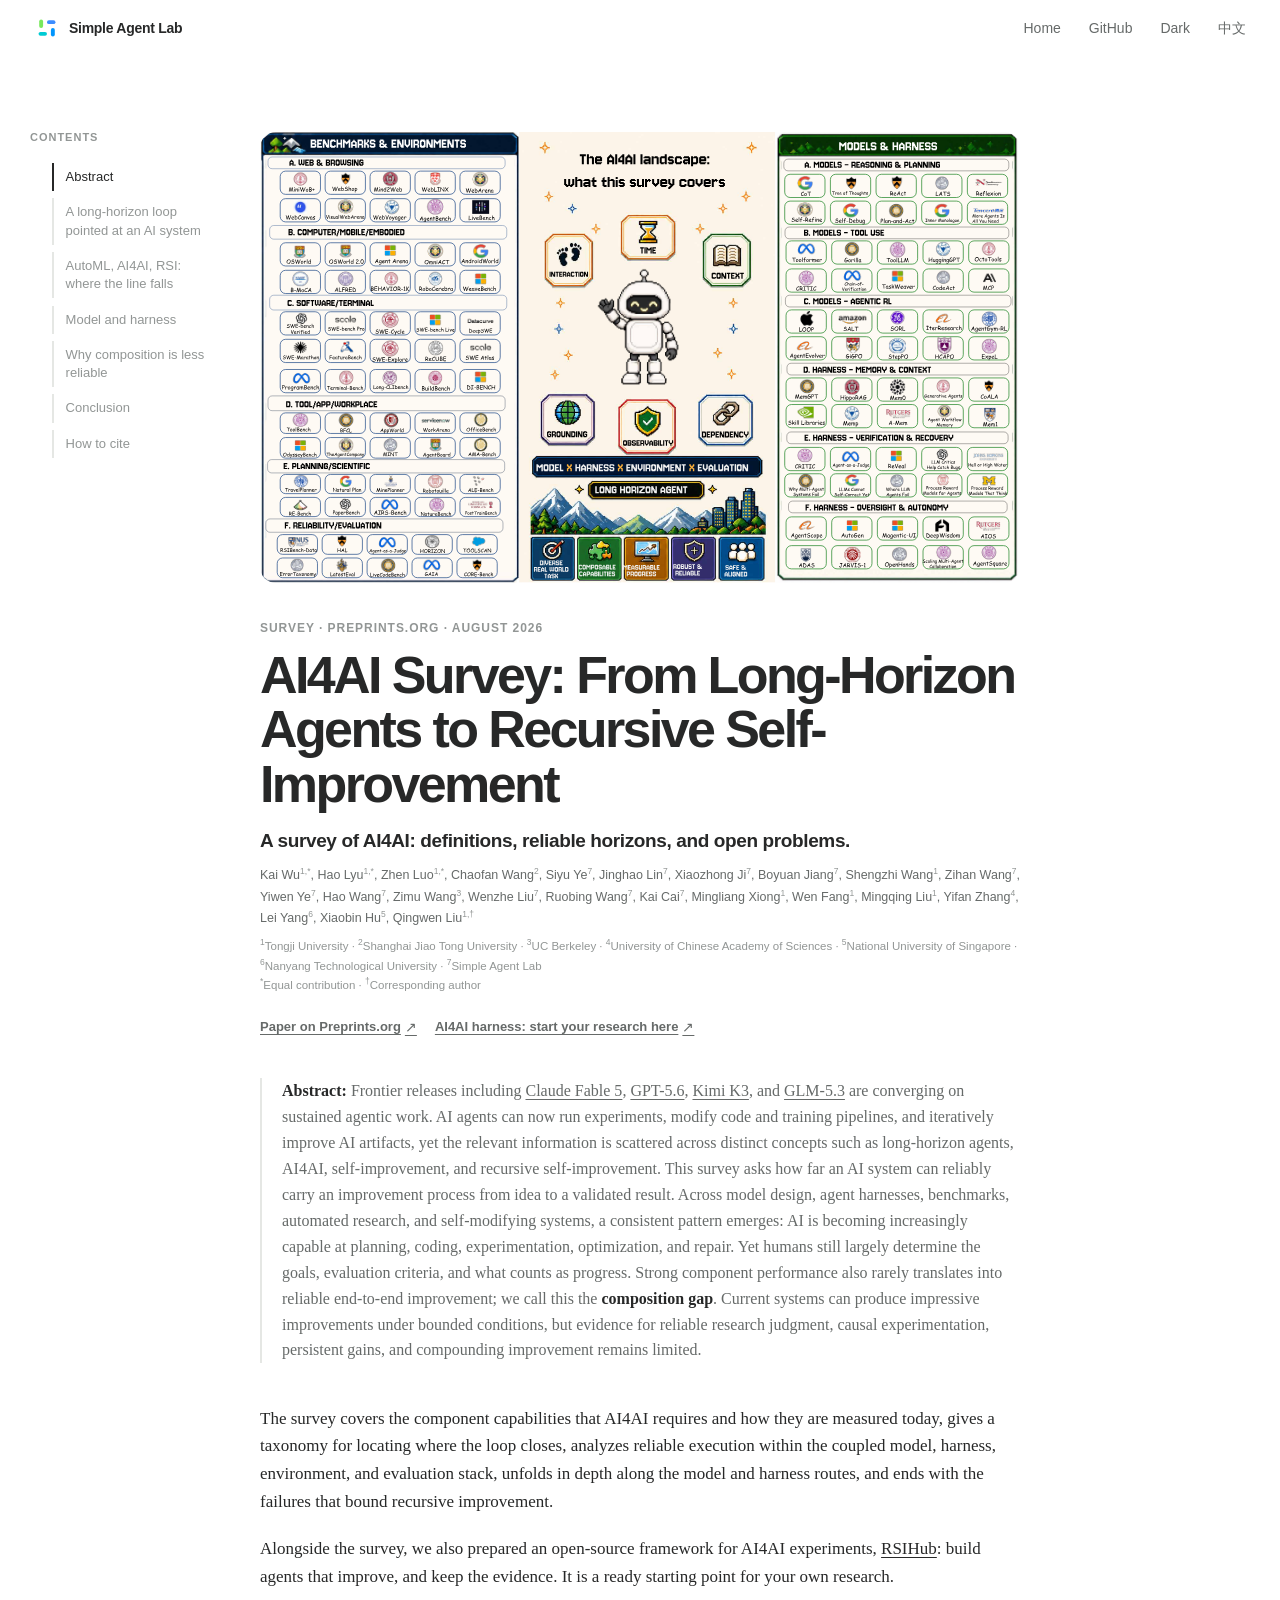
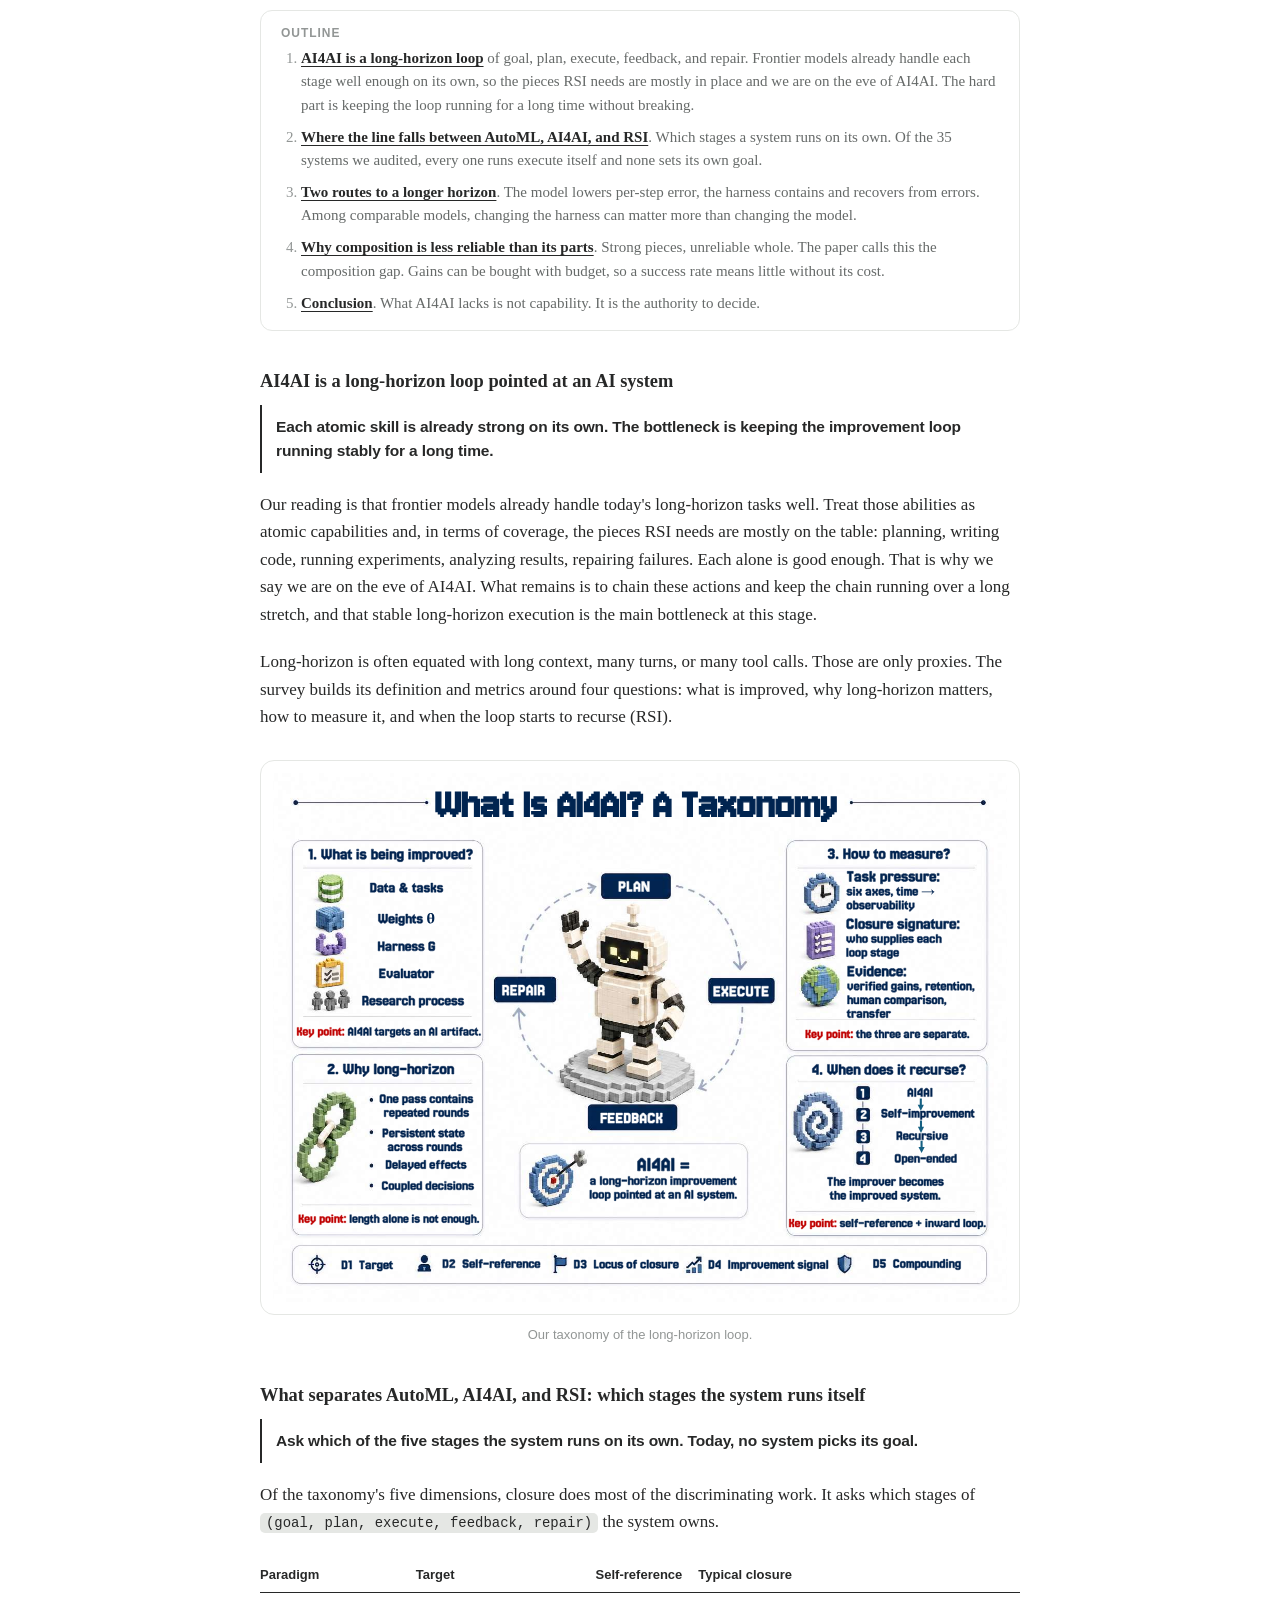
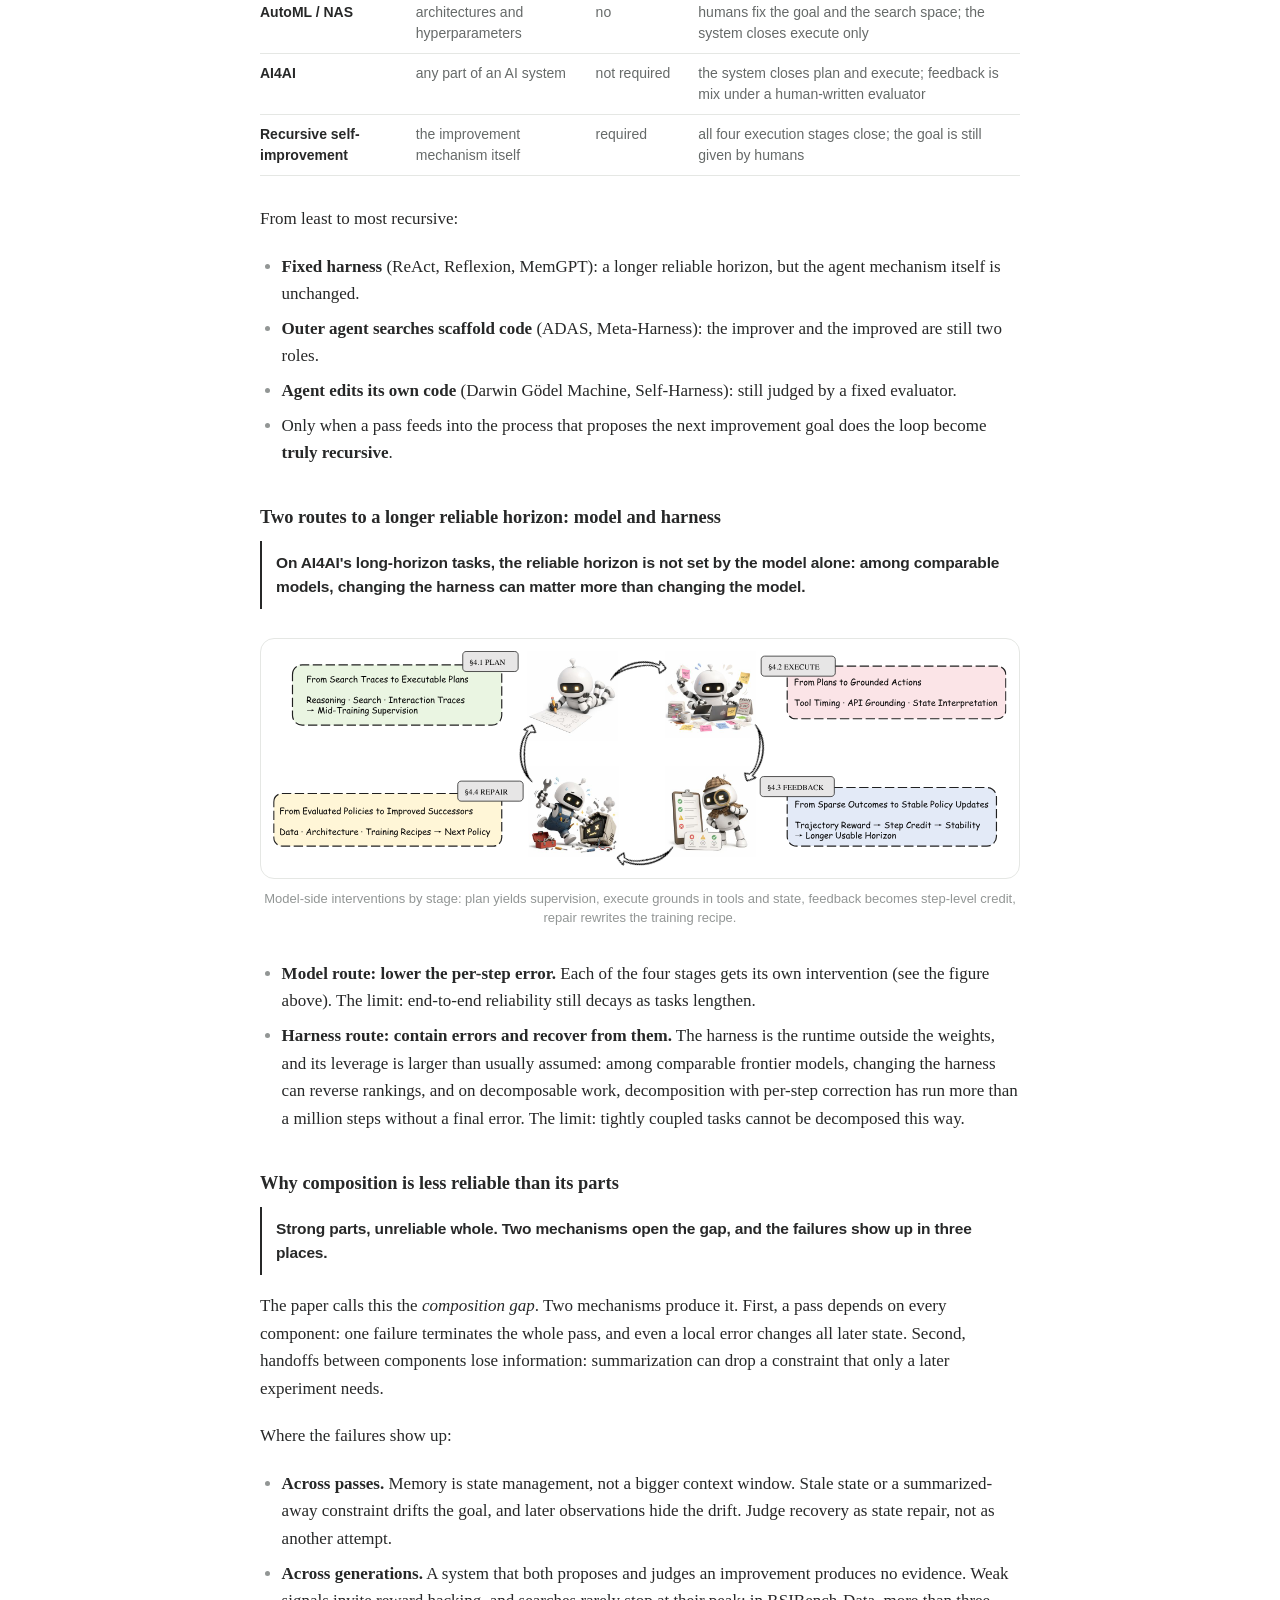
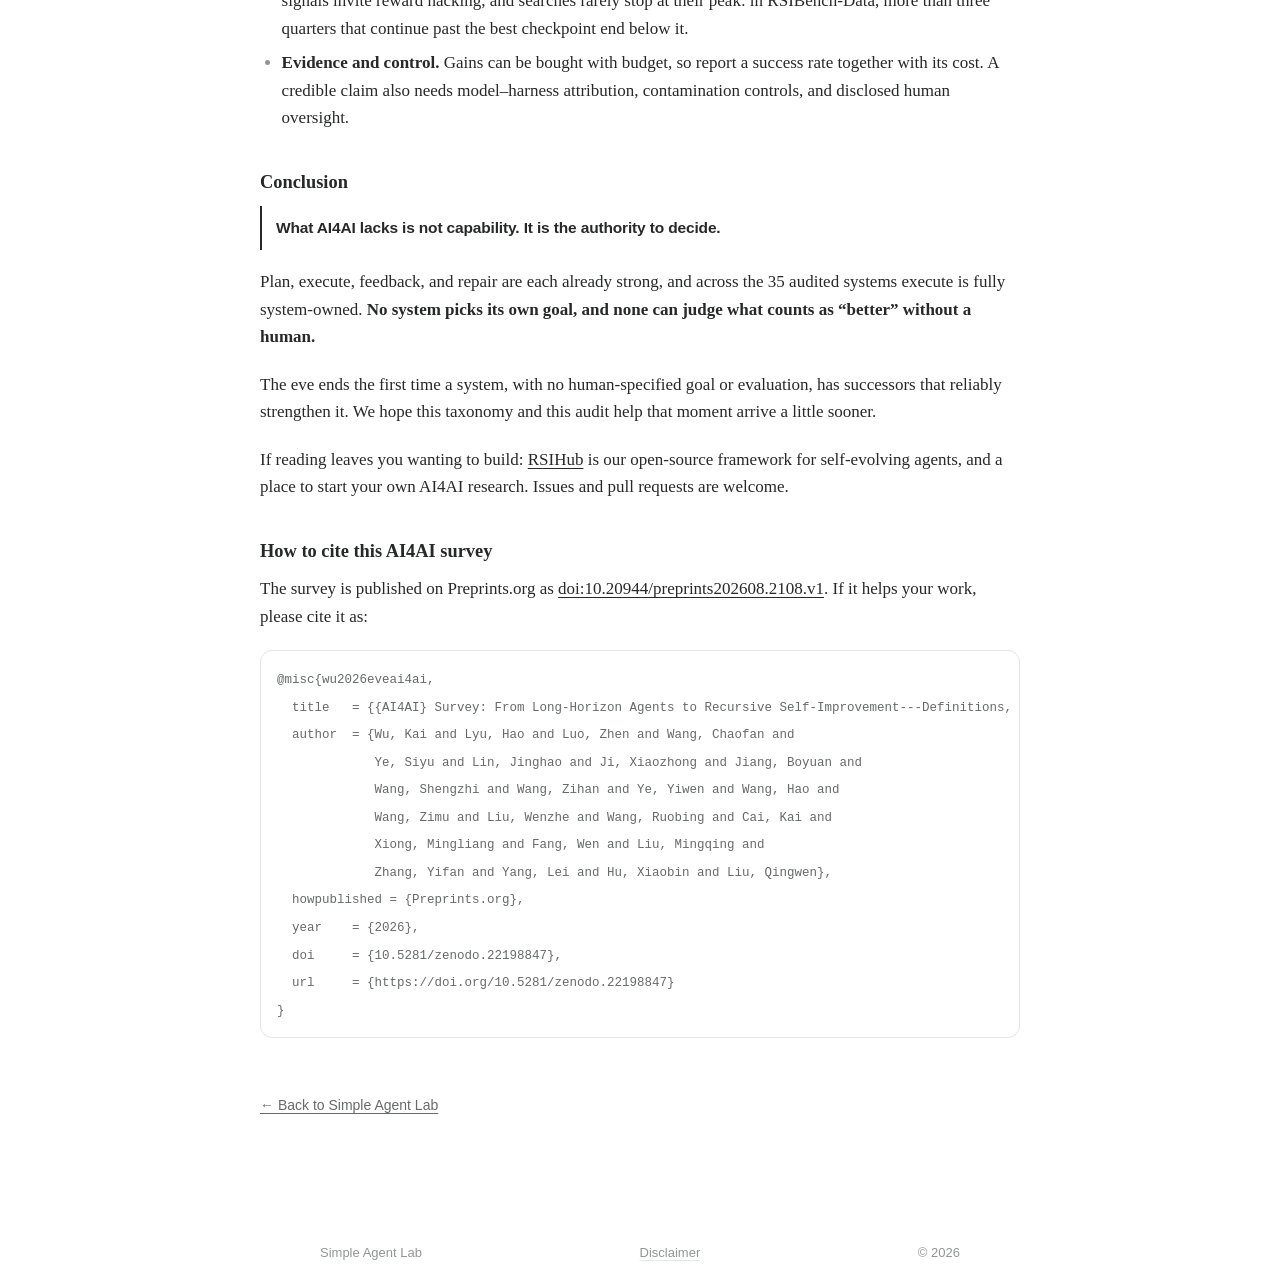
==== commit 7542c1e6: "Rename the closure section after the paradigms it separates Co-Authored-By: Claude Fable 5.1 <norepl" ====
--- a/ai4ai/index.html
+++ b/ai4ai/index.html
@@ -280,8 +280,8 @@
               </li>
               <li>
                 <a href="#closure">
-                  <span class="lang-en" lang="en">Where closure sits</span>
-                  <span class="lang-zh" lang="zh-CN">自主到哪一步</span>
+                  <span class="lang-en" lang="en">AutoML, AI4AI, RSI: where the line falls</span>
+                  <span class="lang-zh" lang="zh-CN">AutoML、AI4AI、RSI 的分界</span>
                 </a>
               </li>
               <li>
@@ -389,8 +389,8 @@
               <span class="lang-zh" lang="zh-CN"><a href="#loop">AI4AI 是一个指向 AI 系统的 long-horizon 闭环</a>，由 goal、plan、execute、feedback、repair 五个环节组成。前沿模型单项都够用了，RSI 的拼图基本凑齐，我们正处在 AI4AI 的前夜。难的是让闭环长时间跑下去不出错。</span>
             </li>
             <li>
-              <span class="lang-en" lang="en"><a href="#closure">Where closure sits</a>. Which stages a system runs on its own. Of the 35 systems we audited, every one runs execute itself and none sets its own goal.</span>
-              <span class="lang-zh" lang="zh-CN"><a href="#closure">自主到哪一步</a>。用 closure 这个维度看系统自己完成了哪几个环节。盘点的 35 个系统里，execute 都是系统自己做的，goal 全部由人定。</span>
+              <span class="lang-en" lang="en"><a href="#closure">Where the line falls between AutoML, AI4AI, and RSI</a>. Which stages a system runs on its own. Of the 35 systems we audited, every one runs execute itself and none sets its own goal.</span>
+              <span class="lang-zh" lang="zh-CN"><a href="#closure">AutoML、AI4AI、RSI 的分界</a>。用 closure 这个维度看系统自己完成了哪几个环节。盘点的 35 个系统里，execute 都是系统自己做的，goal 全部由人定。</span>
             </li>
             <li>
               <span class="lang-en" lang="en"><a href="#horizon">Two routes to a longer horizon</a>. The model lowers per-step error, the harness contains and recovers from errors. Among comparable models, changing the harness can matter more than changing the model.</span>
@@ -437,8 +437,8 @@
         </figure>
 
         <h2 id="closure">
-          <span class="lang-en" lang="en">Where closure sits</span>
-          <span class="lang-zh" lang="zh-CN">自主到哪一步</span>
+          <span class="lang-en" lang="en">What separates AutoML, AI4AI, and RSI: which stages the system runs itself</span>
+          <span class="lang-zh" lang="zh-CN">AutoML、AI4AI、RSI 的分界：哪几个环节由系统自己完成</span>
         </h2>
         <p class="takeaway">
           <span class="lang-en" lang="en">Ask which of the five stages the system runs on its own. Today, no system picks its goal.</span>
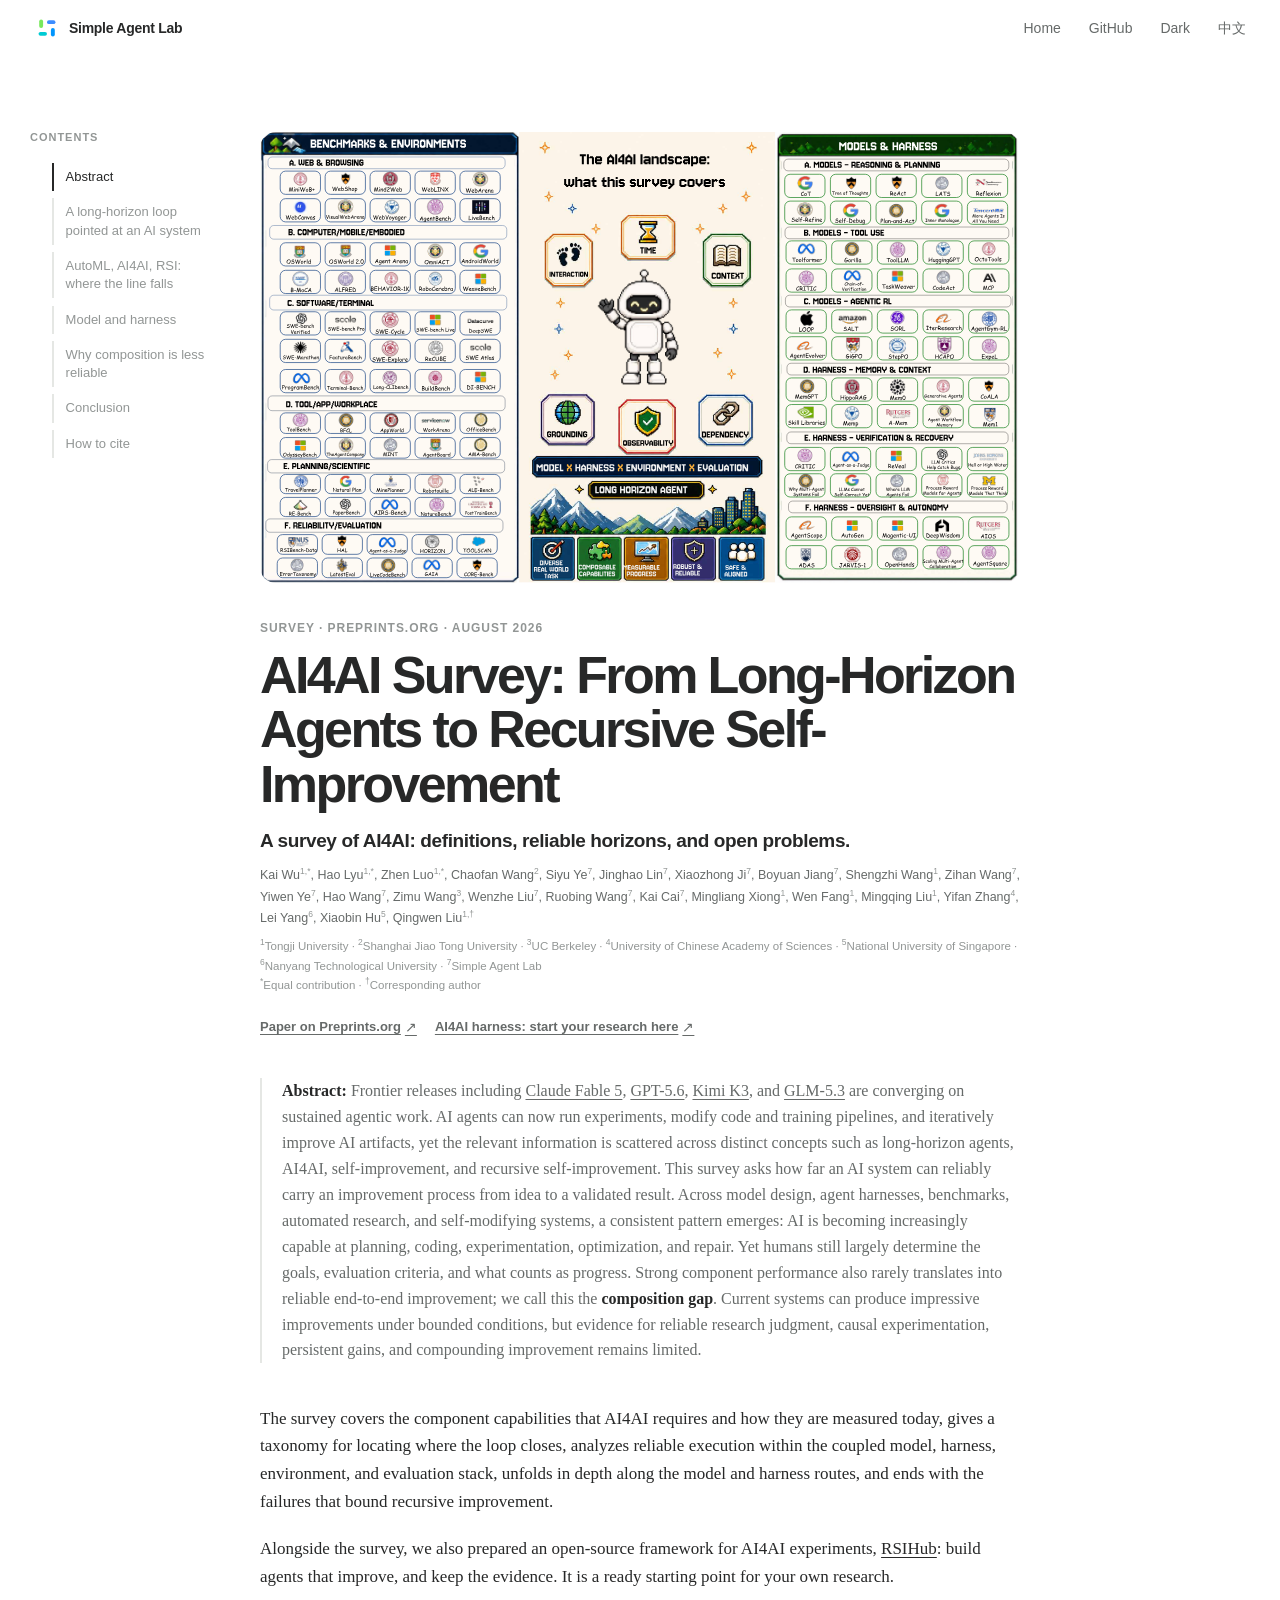
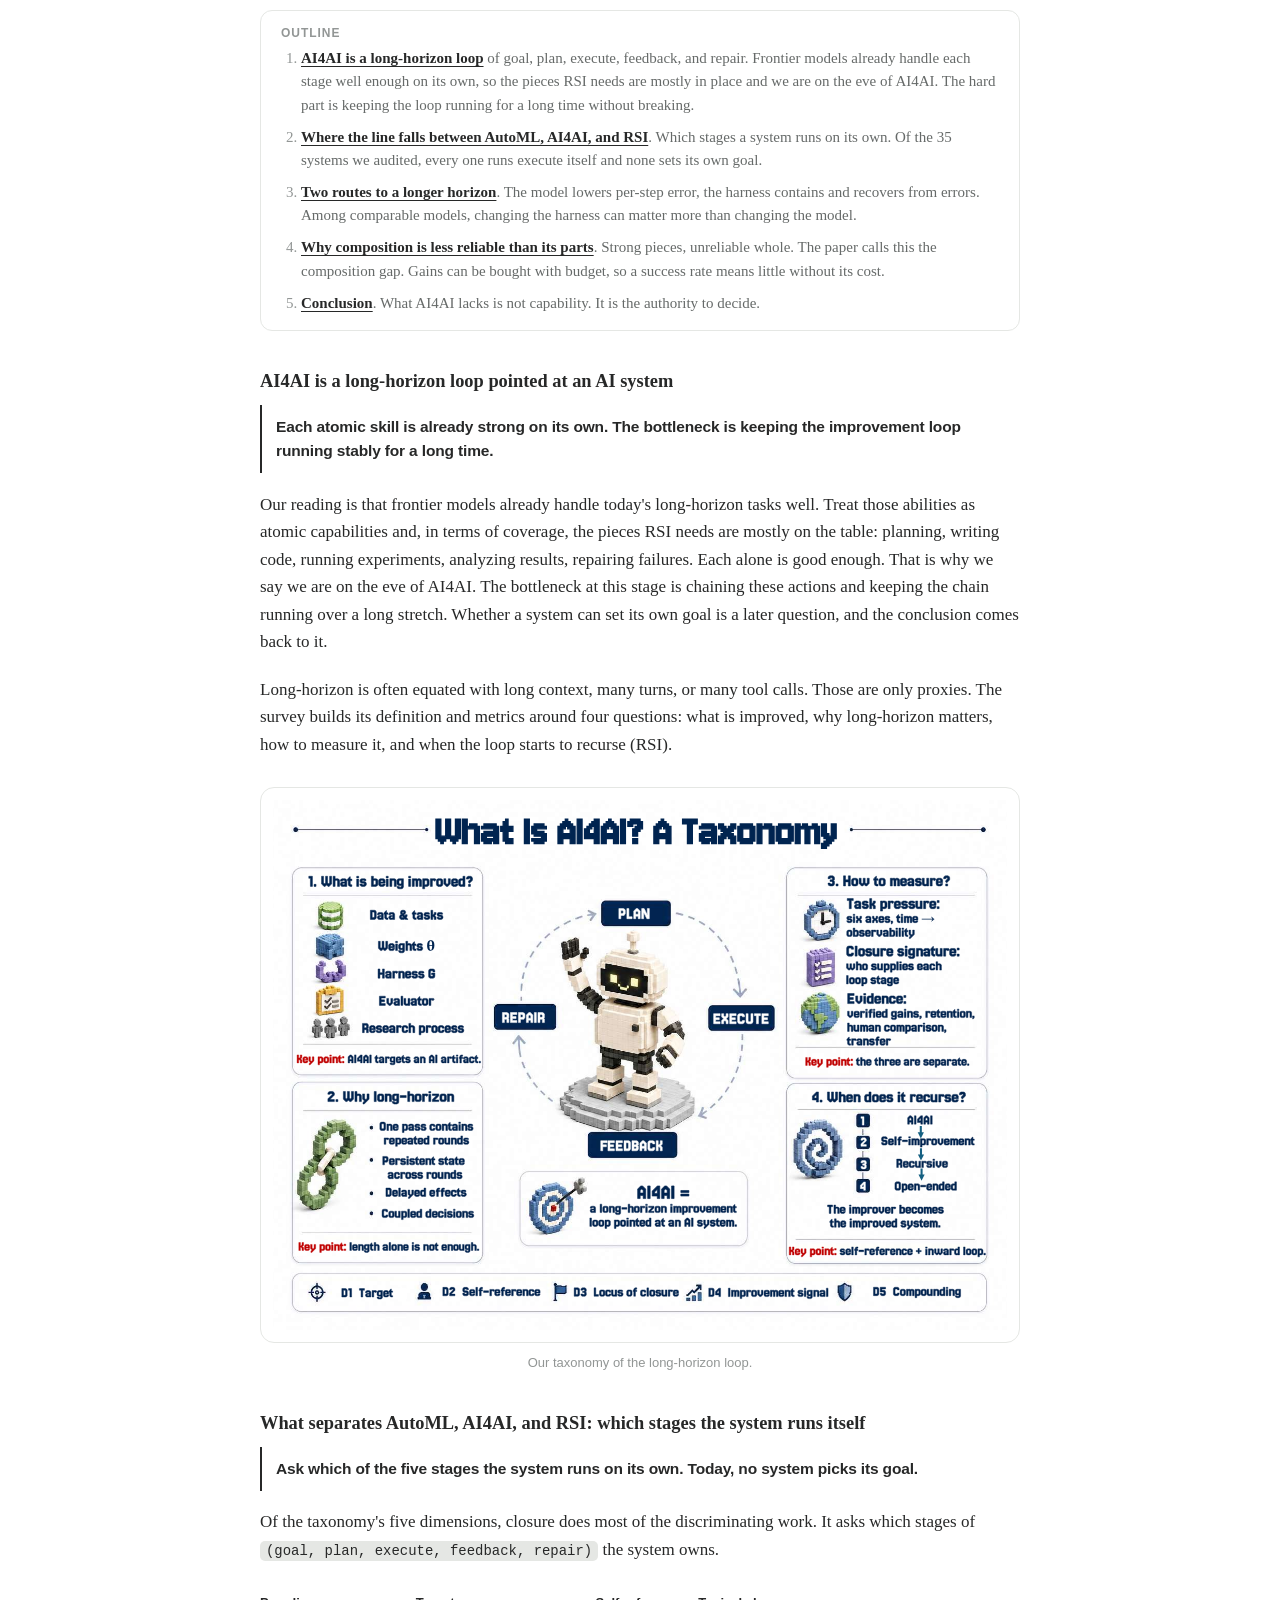
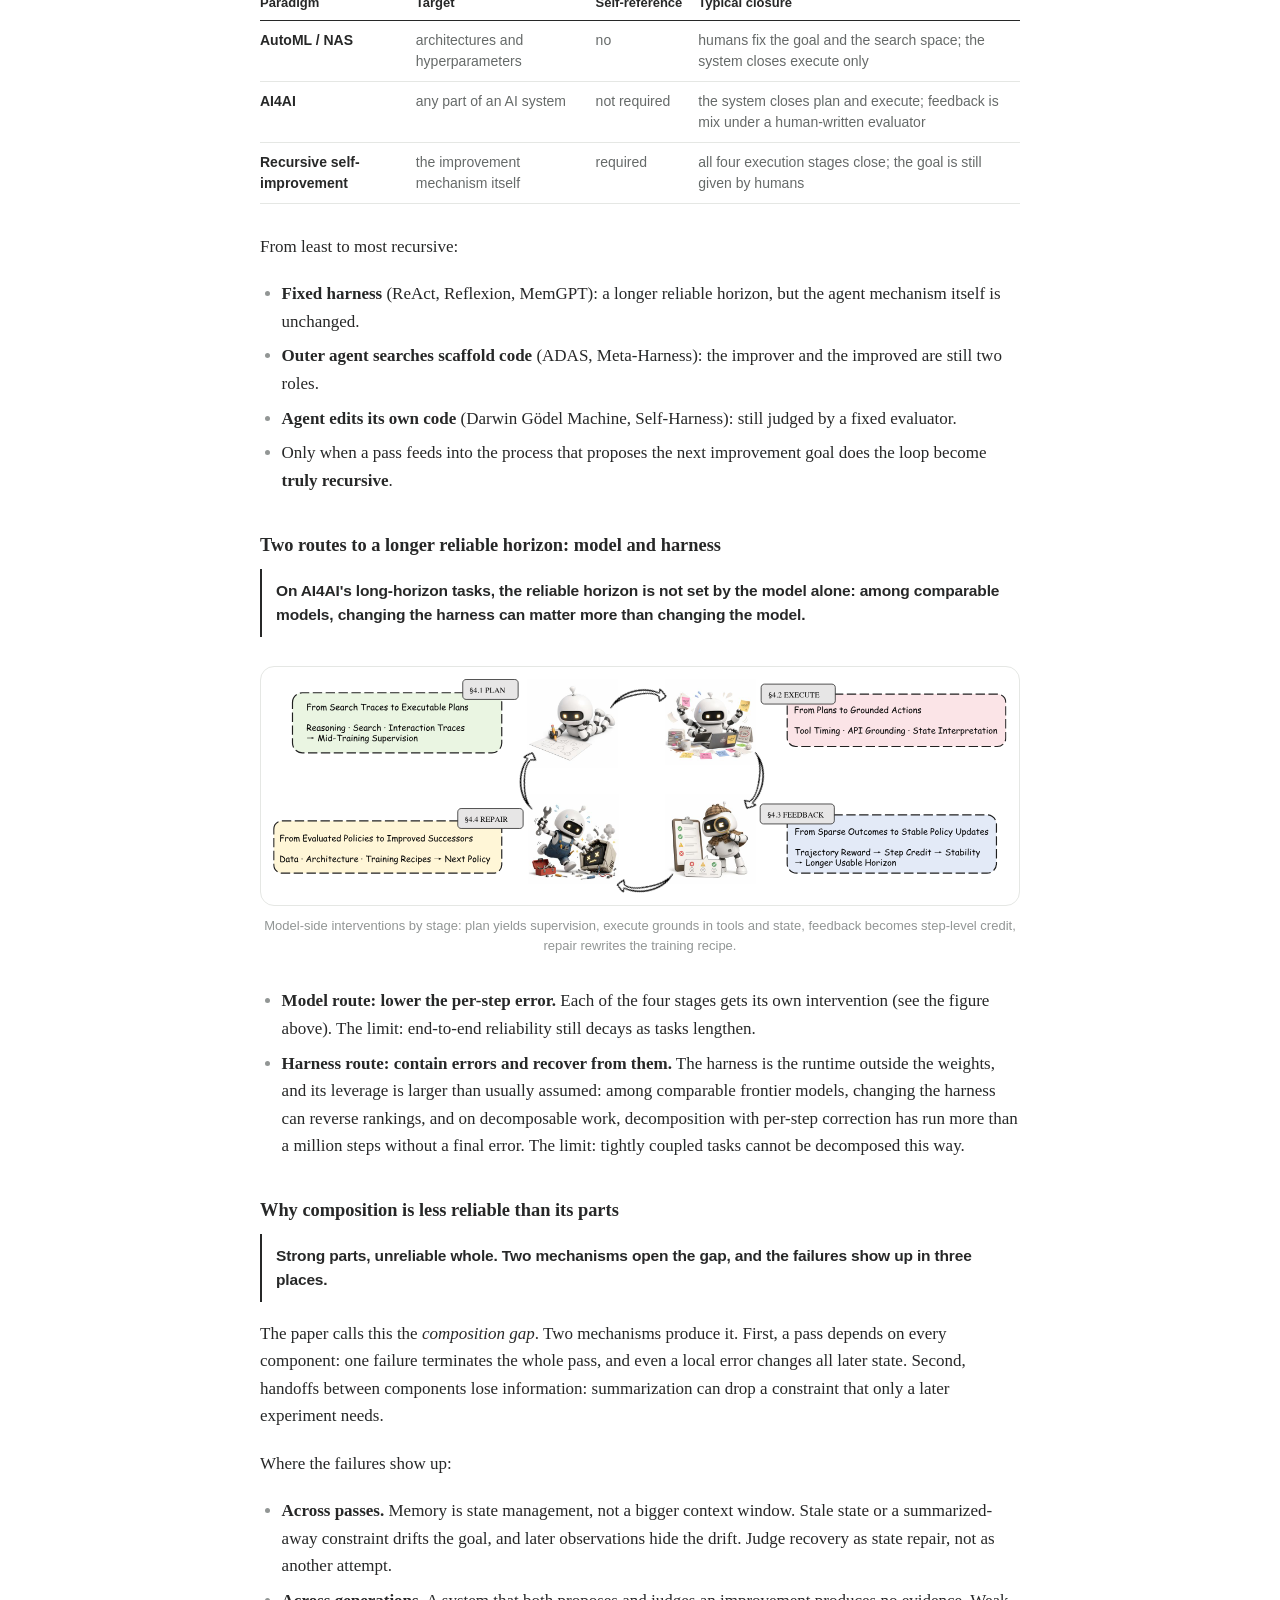
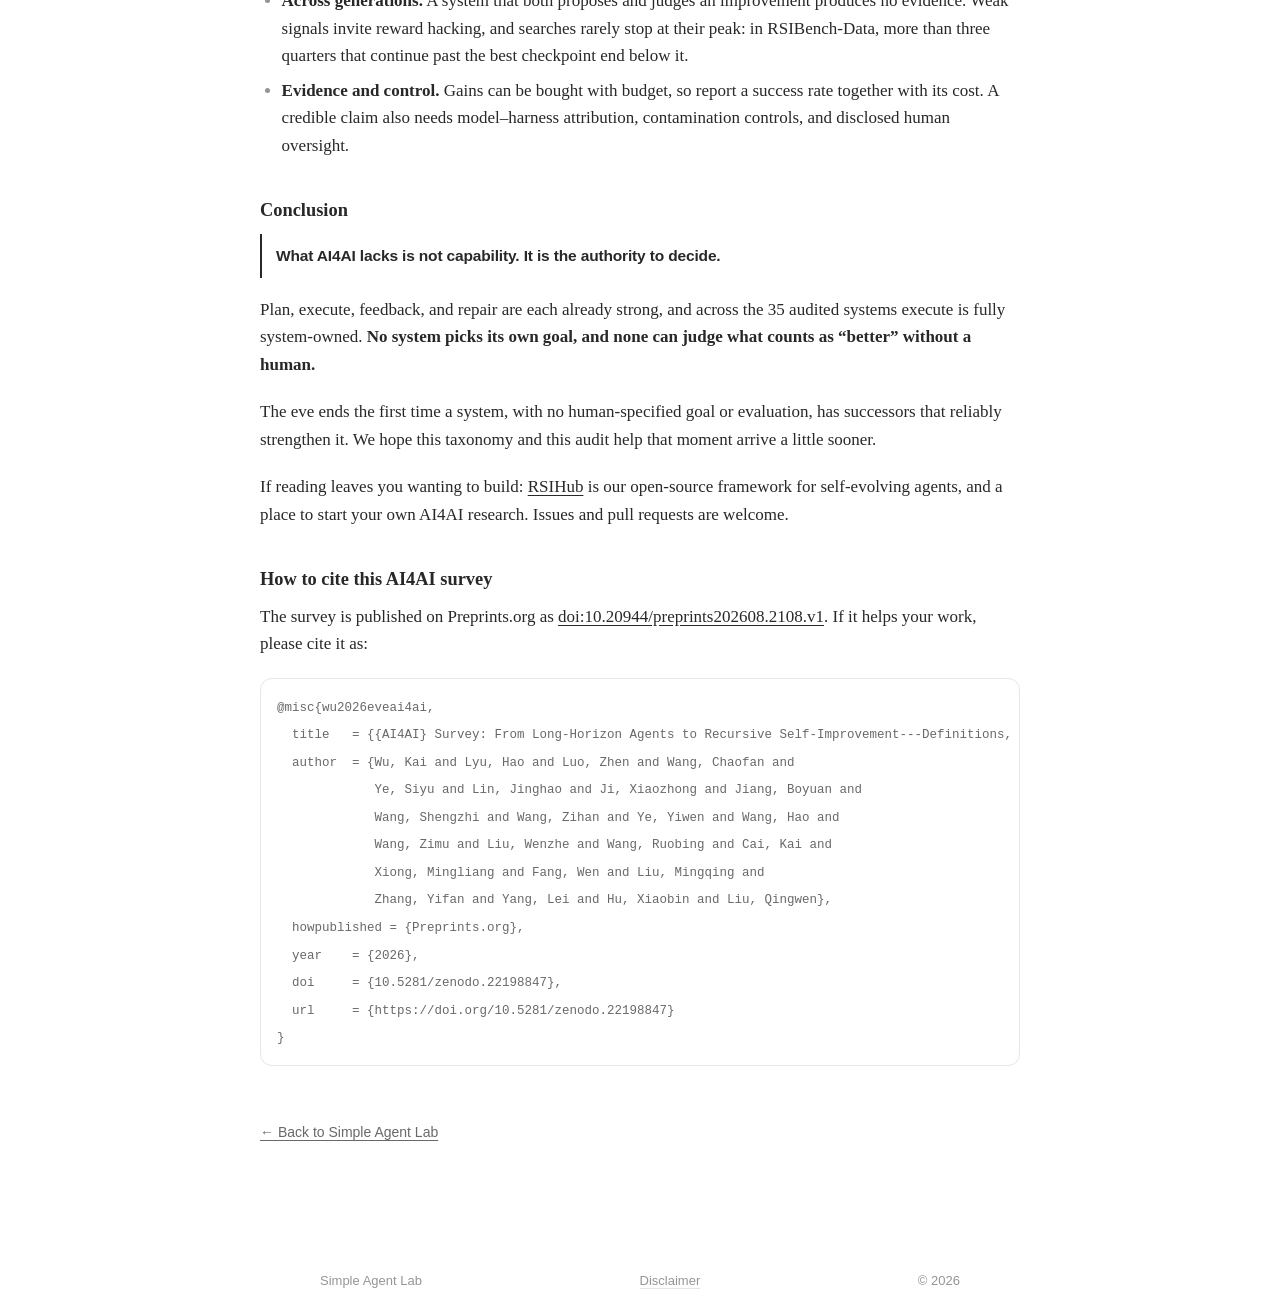
==== commit a8782c32: "Stop the opening from implying long-horizon execution is the only gap Co-Authored-By: Claude Fable 5" ====
--- a/ai4ai/index.html
+++ b/ai4ai/index.html
@@ -418,8 +418,8 @@
           <span class="lang-zh" lang="zh-CN">每项原子能力单独都已经很强，卡点是让迭代循环长时间稳定地运行。</span>
         </p>
         <p>
-          <span class="lang-en" lang="en">Our reading is that frontier models already handle today's long-horizon tasks well. Treat those abilities as atomic capabilities and, in terms of coverage, the pieces RSI needs are mostly on the table: planning, writing code, running experiments, analyzing results, repairing failures. Each alone is good enough. That is why we say we are on the eve of AI4AI. What remains is to chain these actions and keep the chain running over a long stretch, and that stable long-horizon execution is the main bottleneck at this stage.</span>
-          <span class="lang-zh" lang="zh-CN">我们的判断是，现有的长程任务，前沿模型已经能处理得很好。把这些能力看作原子能力，从覆盖度上讲，RSI 需要的拼图基本已经凑齐：规划、写代码、跑实验、分析结果、修复问题，单拿出来每一项都够用。所以我们认为，大家正处在 AI4AI 的前夜。剩下的事是把这些动作串起来、长时间稳定地运转，稳定的长程执行就是当前阶段最主要的卡点。</span>
+          <span class="lang-en" lang="en">Our reading is that frontier models already handle today's long-horizon tasks well. Treat those abilities as atomic capabilities and, in terms of coverage, the pieces RSI needs are mostly on the table: planning, writing code, running experiments, analyzing results, repairing failures. Each alone is good enough. That is why we say we are on the eve of AI4AI. The bottleneck at this stage is chaining these actions and keeping the chain running over a long stretch. Whether a system can set its own goal is a later question, and the conclusion comes back to it.</span>
+          <span class="lang-zh" lang="zh-CN">我们的判断是，现有的长程任务，前沿模型已经能处理得很好。把这些能力看作原子能力，从覆盖度上讲，RSI 需要的拼图基本已经凑齐：规划、写代码、跑实验、分析结果、修复问题，单拿出来每一项都够用。所以我们认为，大家正处在 AI4AI 的前夜。当前阶段的卡点，是把这些动作串起来、长时间稳定地运转。至于系统能否自己选目标，是再往后的问题，结论里会讲。</span>
         </p>
         <p>
           <span class="lang-en" lang="en">Long-horizon is often equated with long context, many turns, or many tool calls. Those are only proxies. The survey builds its definition and metrics around four questions: what is improved, why long-horizon matters, how to measure it, and when the loop starts to recurse (RSI).</span>
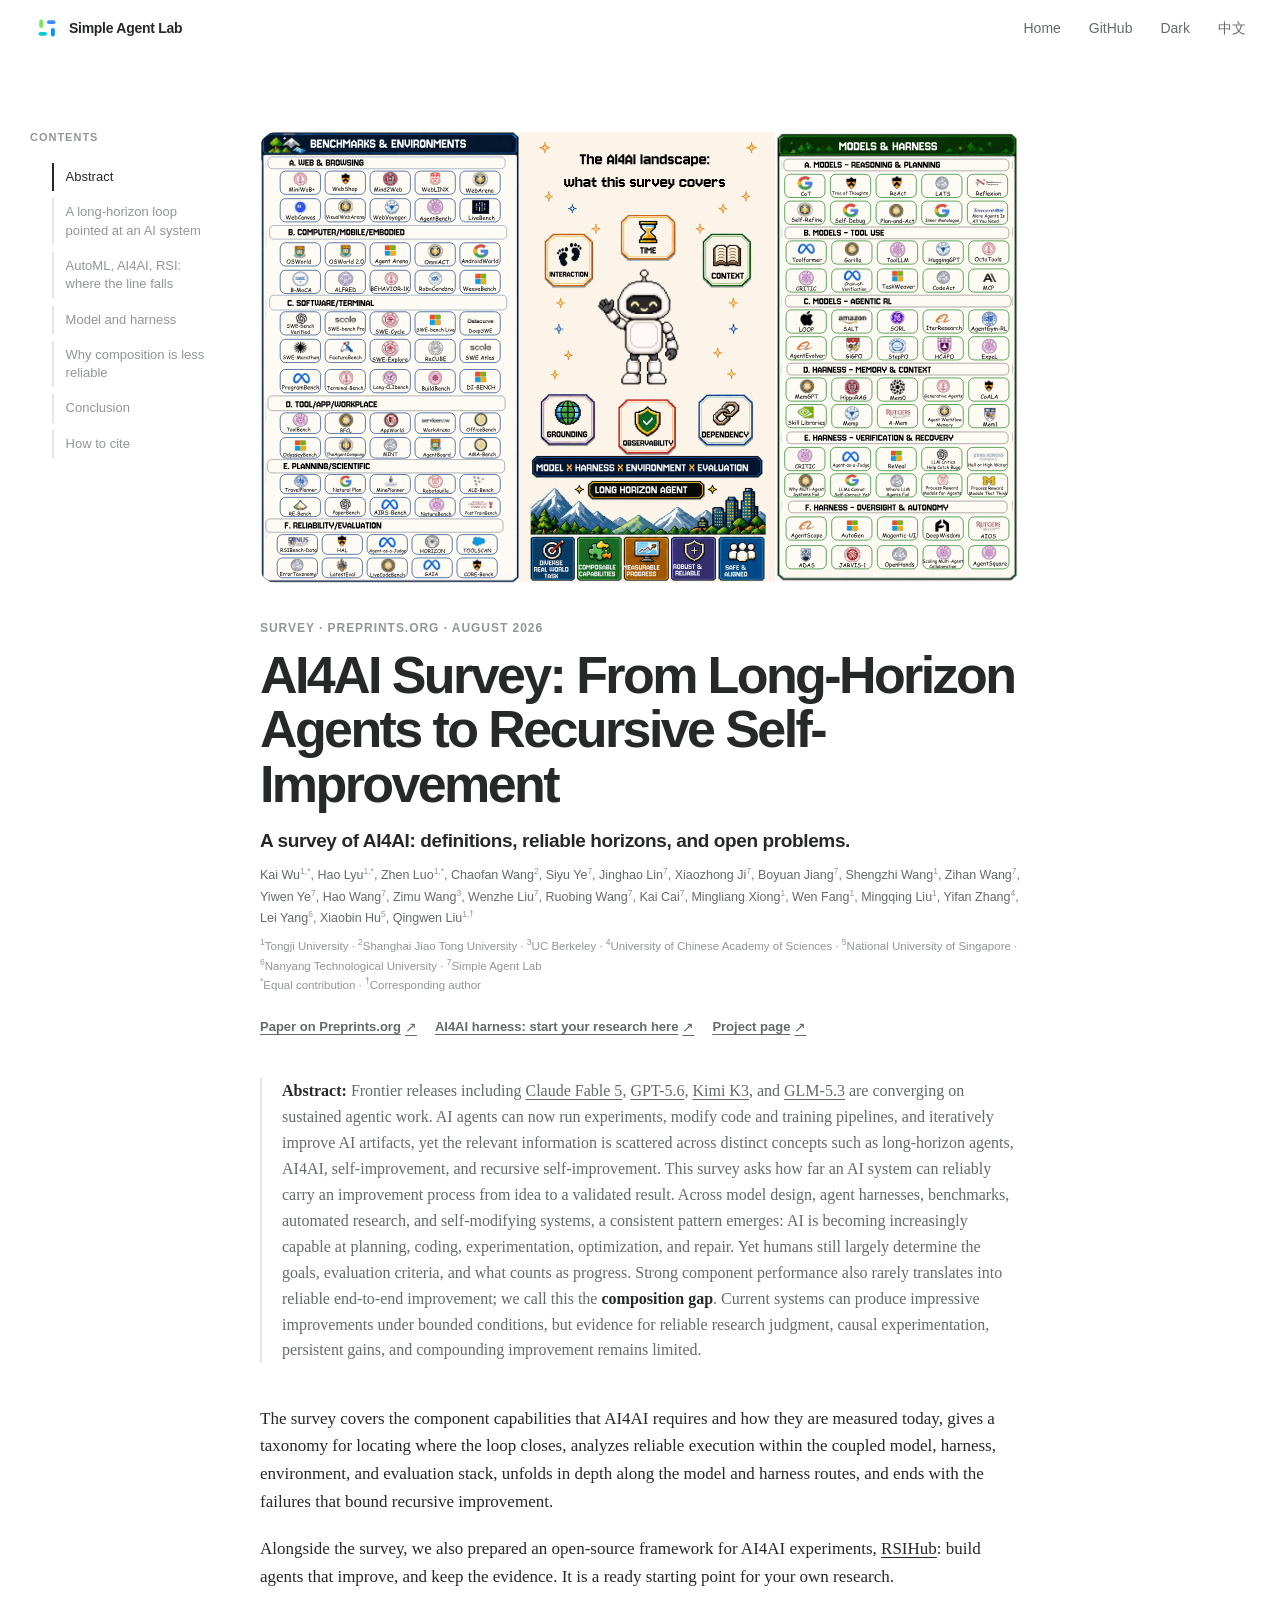
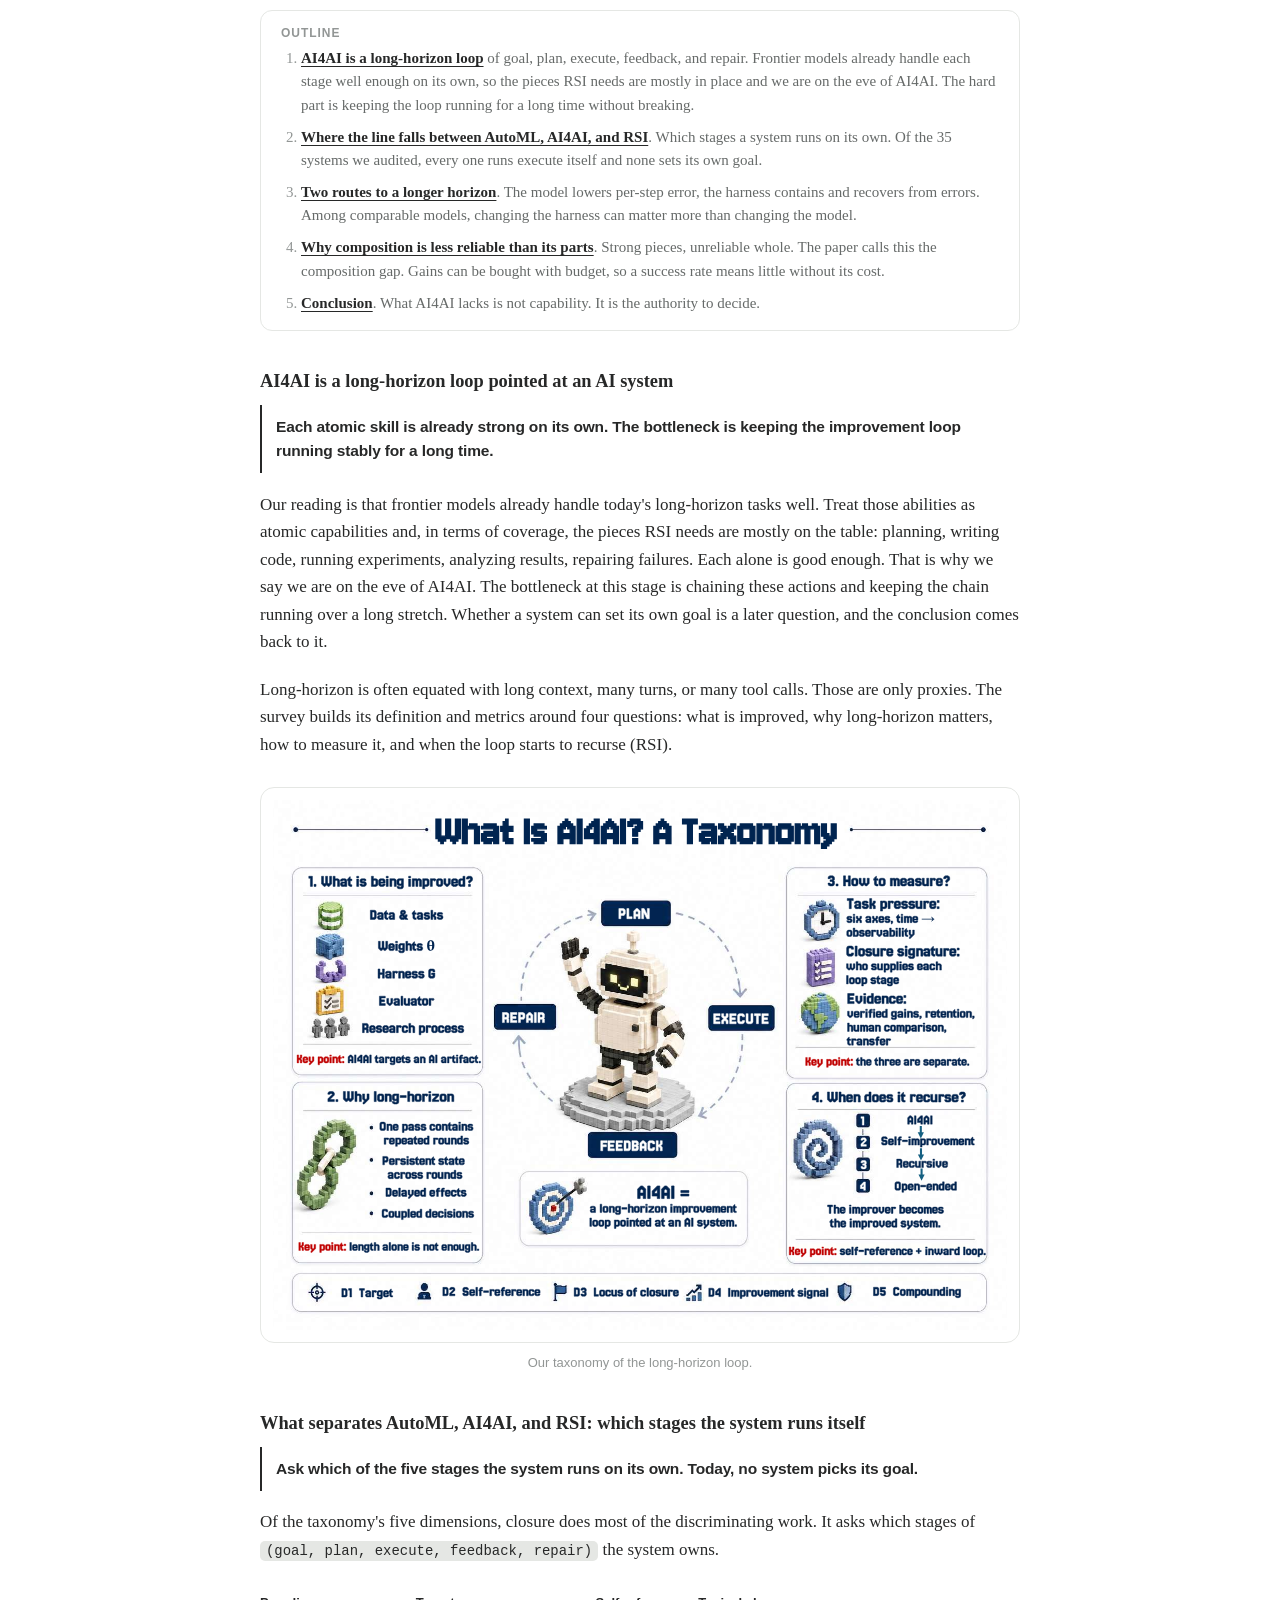
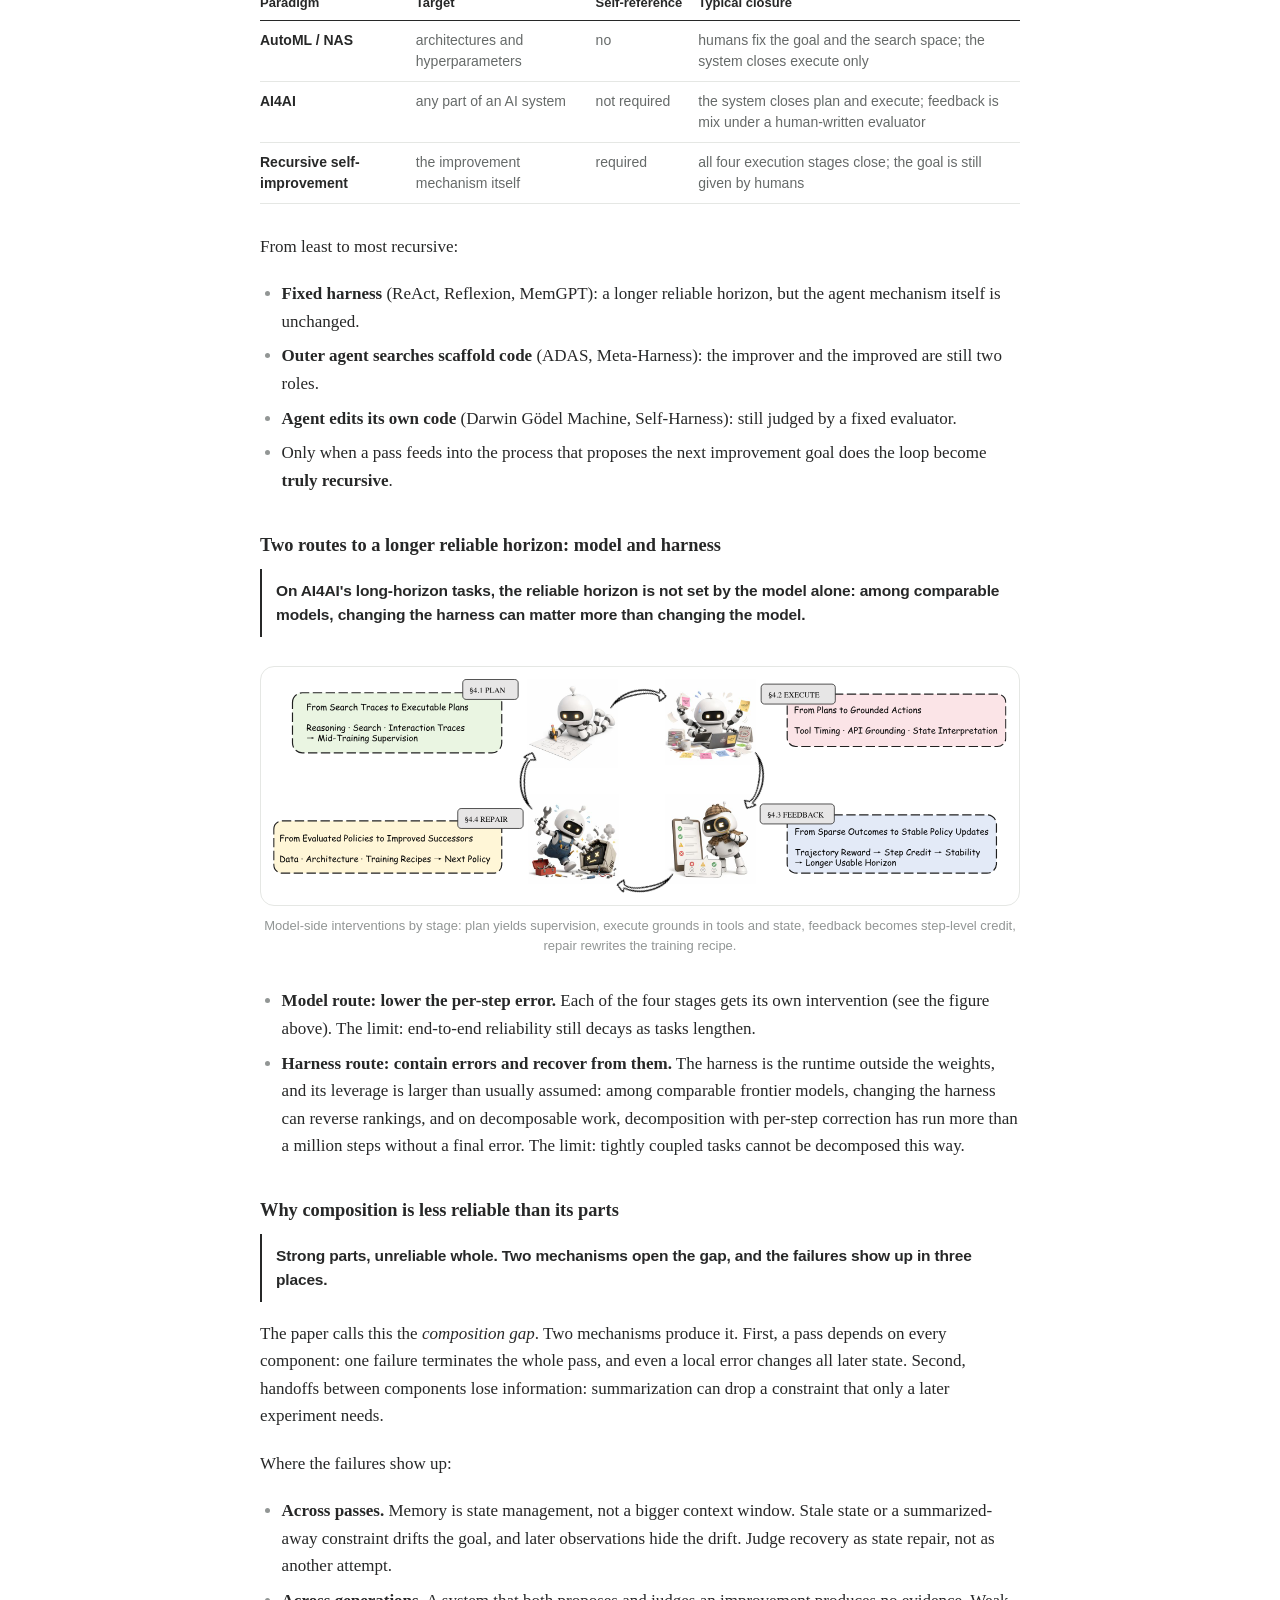
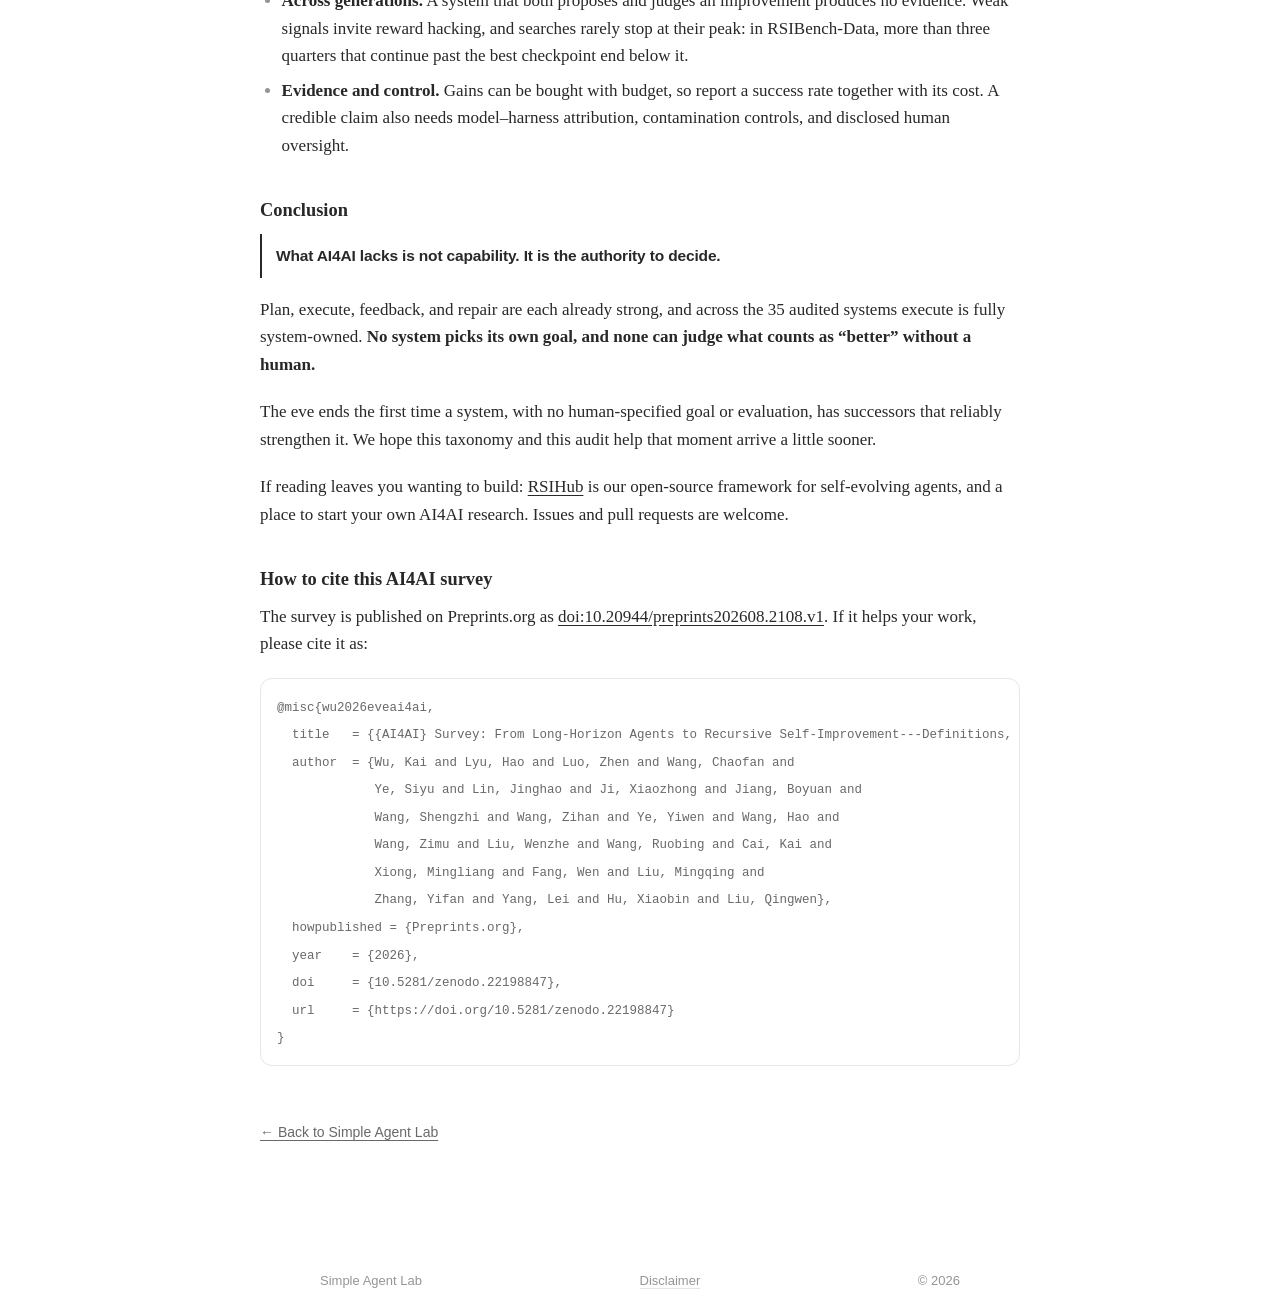
==== commit 3a4976bc: "Frame ai4ai-survey.github.io as the project page, not a mirror The two domains served byte-identical" ====
--- a/ai4ai/index.html
+++ b/ai4ai/index.html
@@ -359,6 +359,11 @@
             <span class="lang-zh" lang="zh-CN">AI4AI 实验框架：从这里开始你的研究</span>
             <b aria-hidden="true">↗</b>
           </a>
+          <a class="project-page-link" href="https://ai4ai-survey.github.io/" target="_blank" rel="noreferrer">
+            <span class="lang-en" lang="en">Project page</span>
+            <span class="lang-zh" lang="zh-CN">项目主页</span>
+            <b aria-hidden="true">↗</b>
+          </a>
         </div>
 
         <div class="abstract" id="abstract">
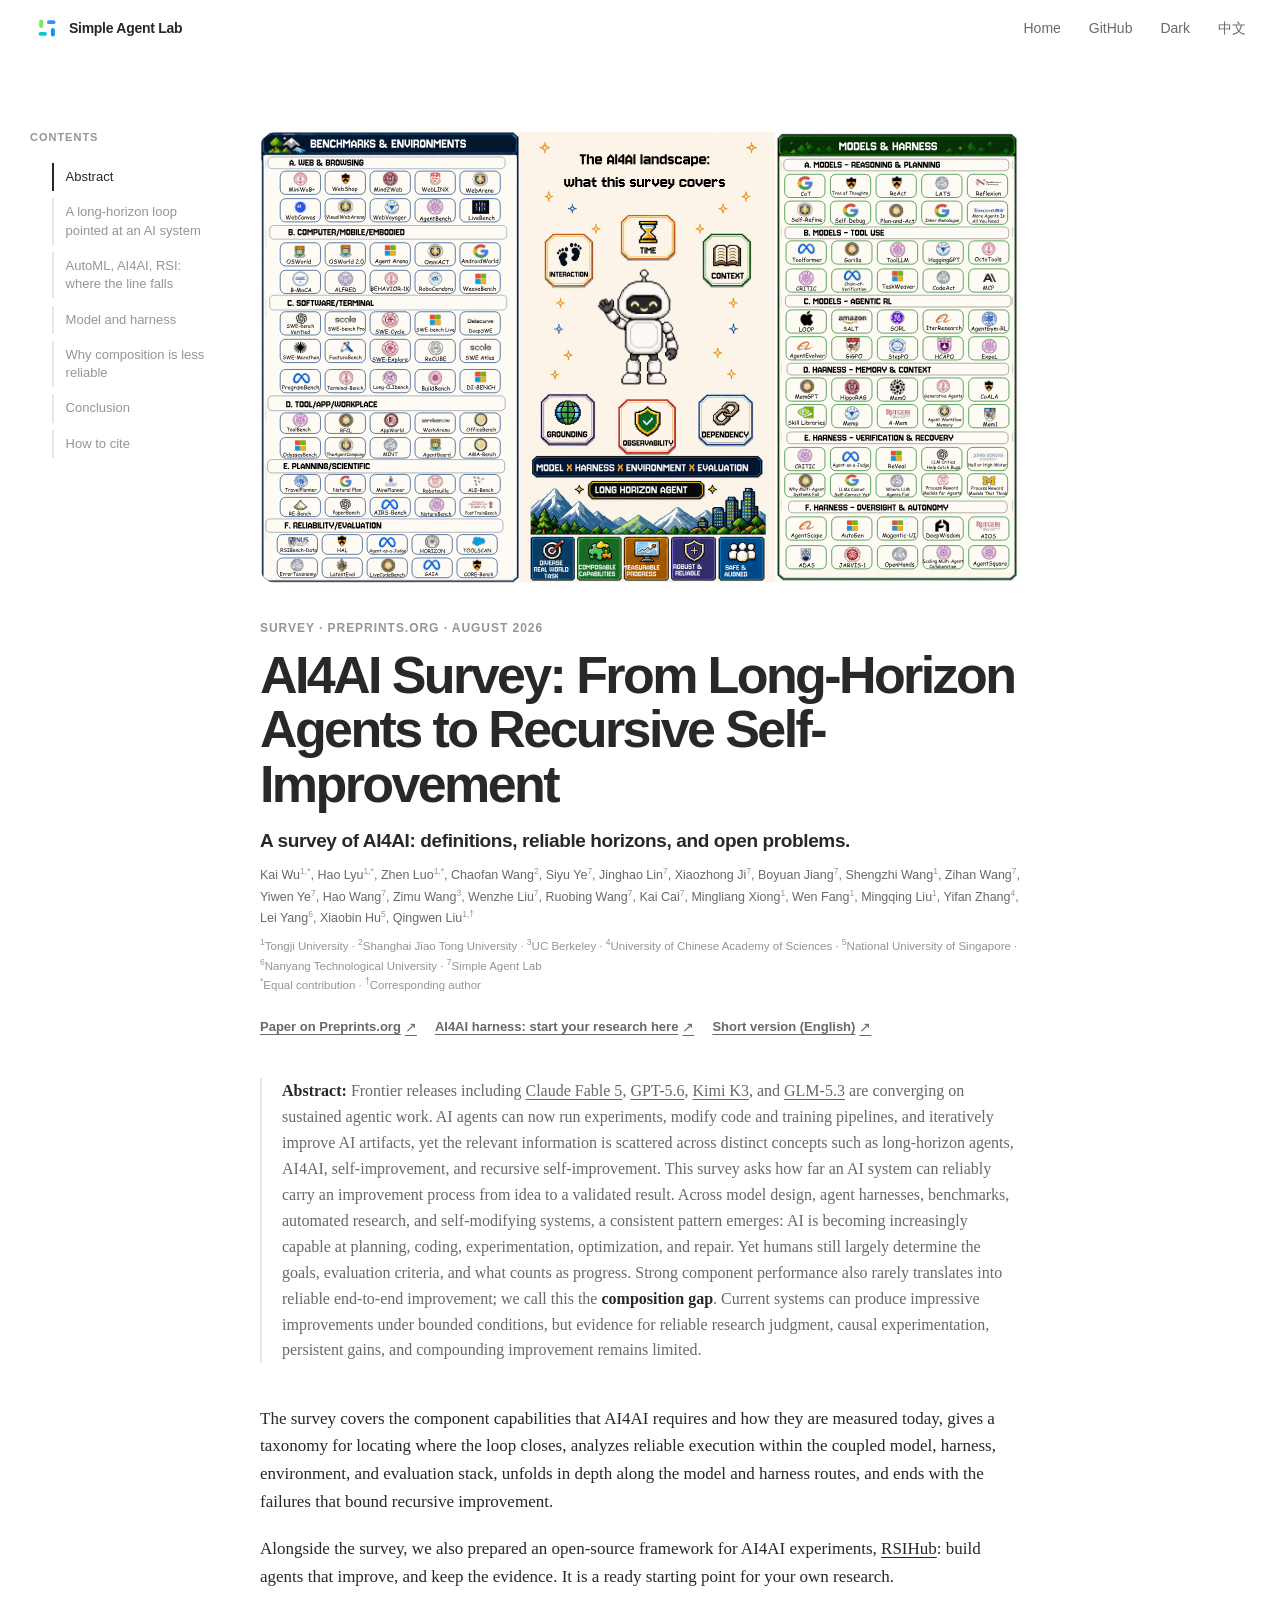
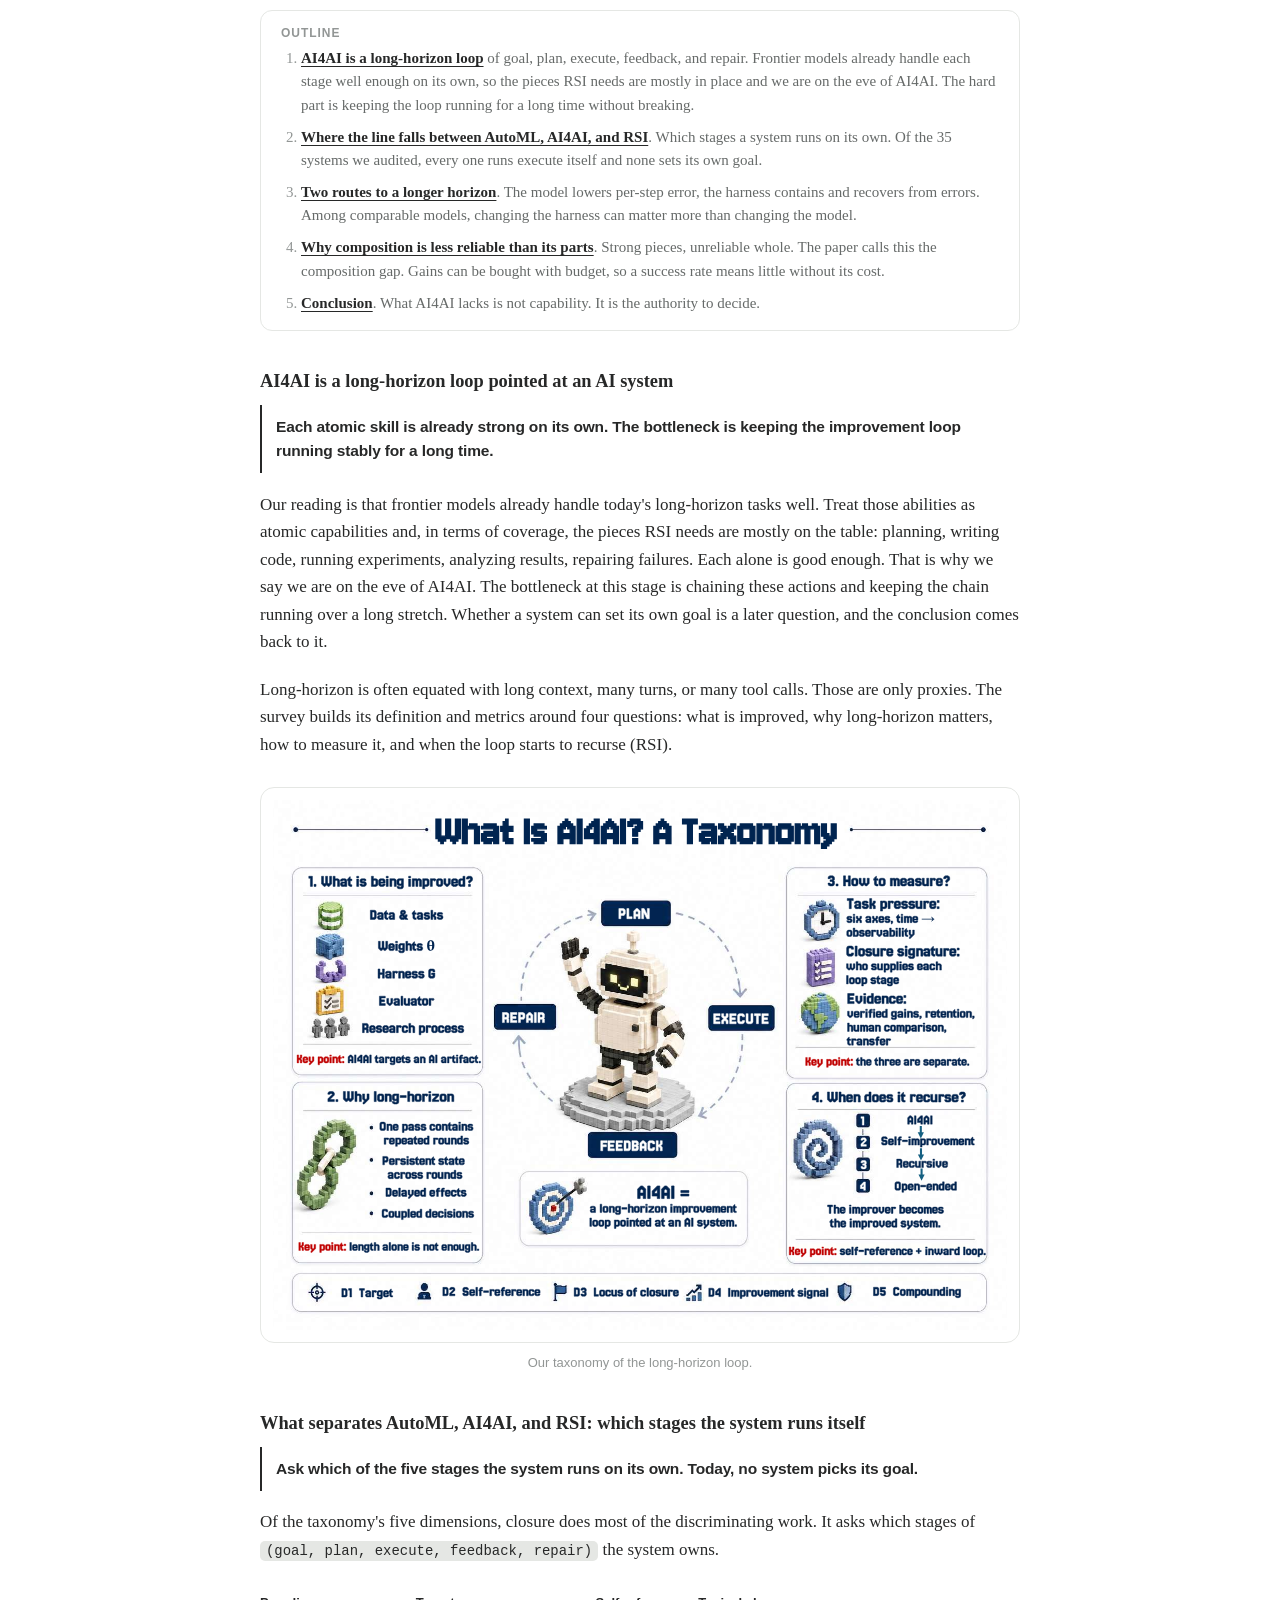
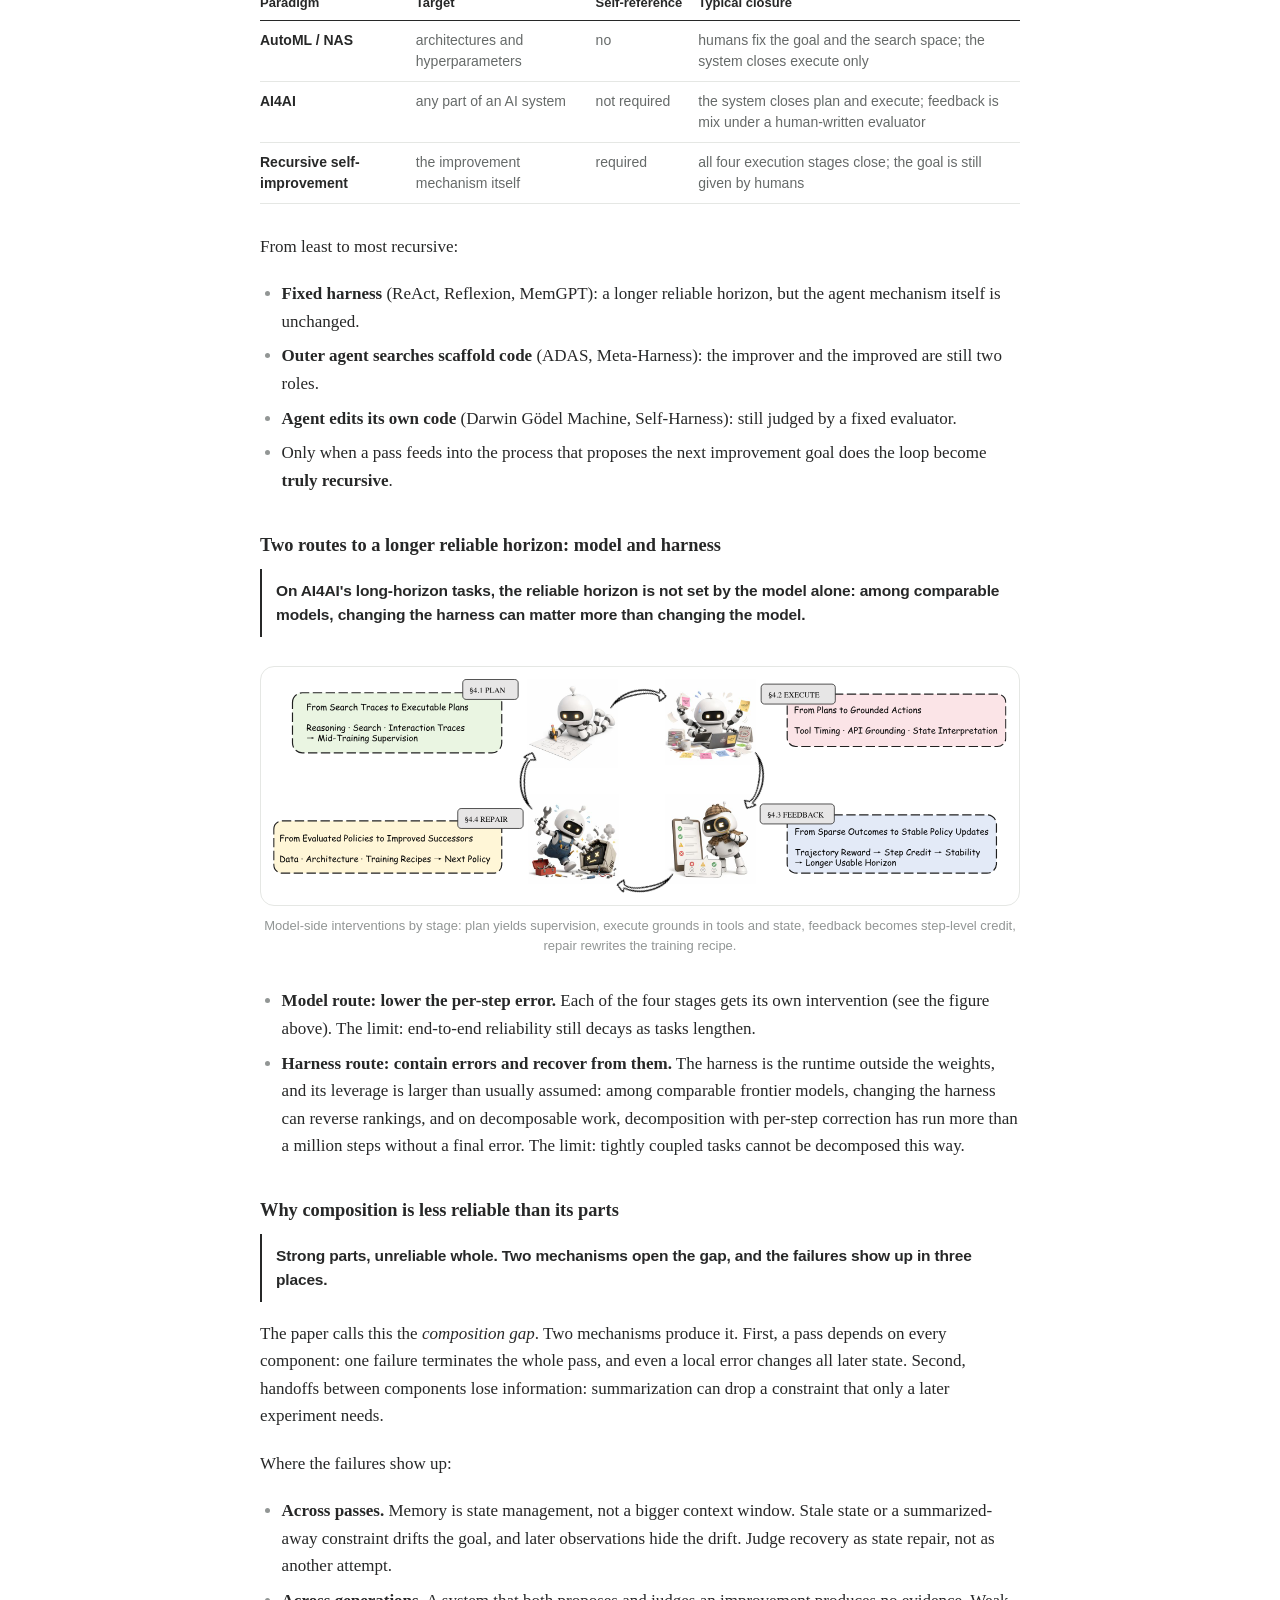
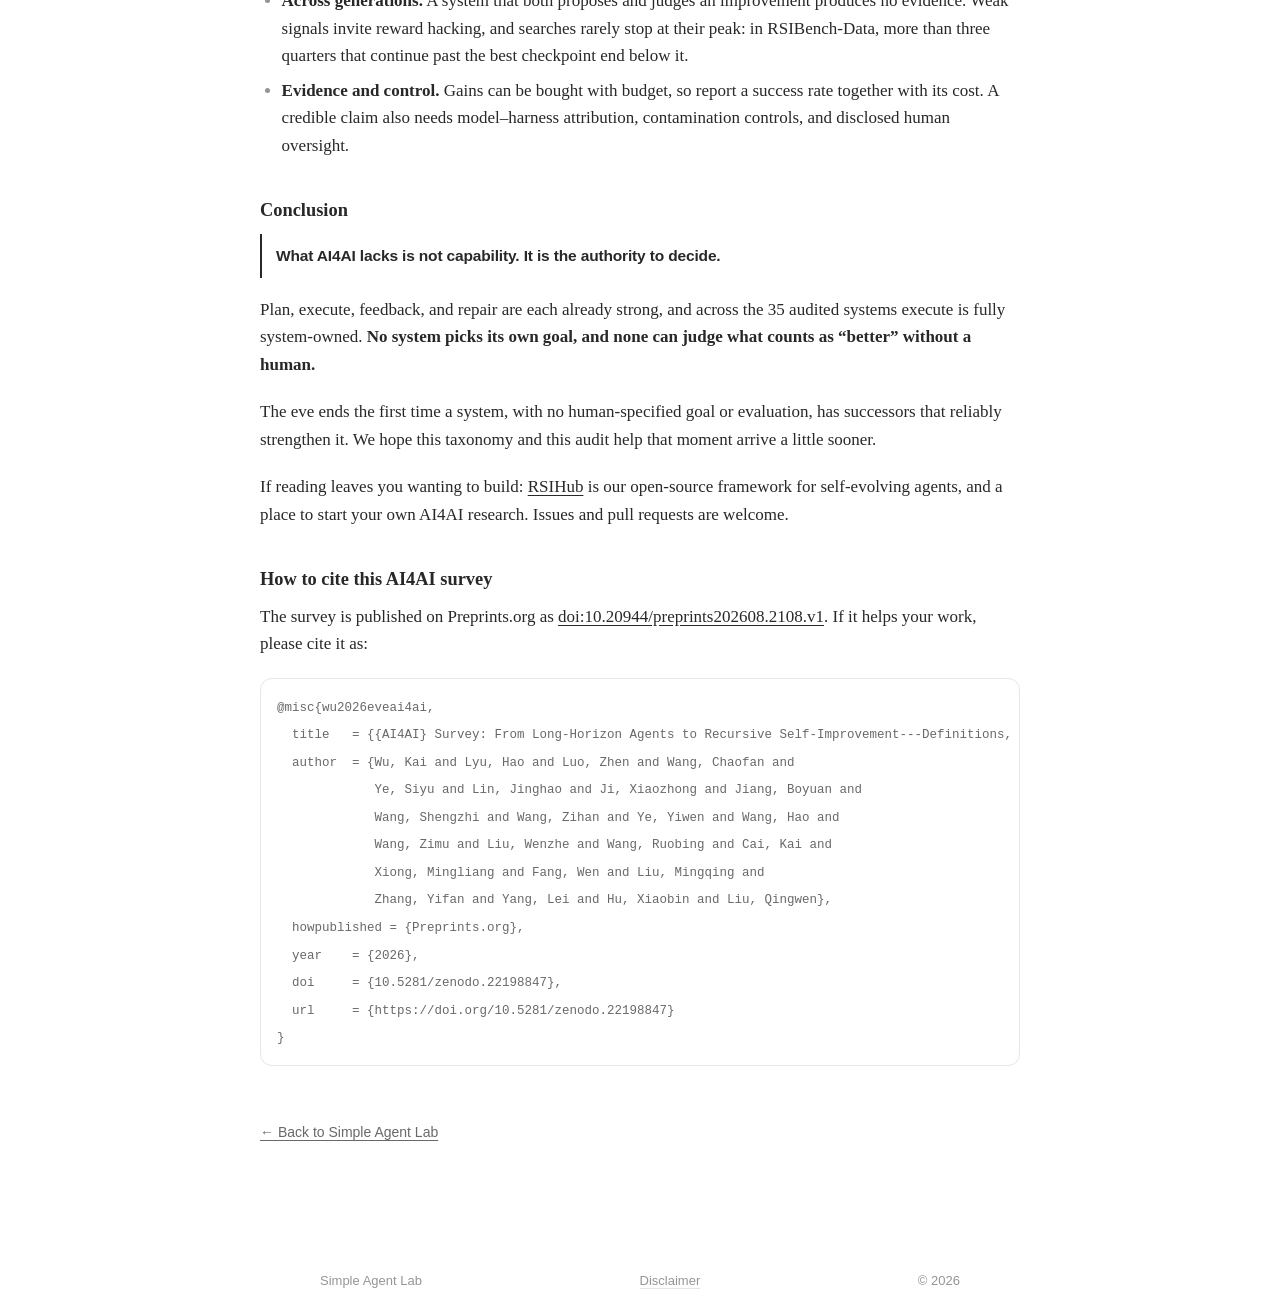
==== commit 9f5c540c: "Build ai4ai-survey.github.io as a short English page, not a copy Two near-identical pages on two dom" ====
--- a/ai4ai/index.html
+++ b/ai4ai/index.html
@@ -360,8 +360,8 @@
             <b aria-hidden="true">↗</b>
           </a>
           <a class="project-page-link" href="https://ai4ai-survey.github.io/" target="_blank" rel="noreferrer">
-            <span class="lang-en" lang="en">Project page</span>
-            <span class="lang-zh" lang="zh-CN">项目主页</span>
+            <span class="lang-en" lang="en">Short version (English)</span>
+            <span class="lang-zh" lang="zh-CN">英文短版</span>
             <b aria-hidden="true">↗</b>
           </a>
         </div>
--- a/assets/styles.css
+++ b/assets/styles.css
@@ -371,6 +371,10 @@
 .project-page .glance ol { margin: 0 0 0 1.25rem; }
 .project-page .glance li { margin-bottom: .55rem; color: var(--soft); font-size: 15px; line-height: 1.55; }
 .project-page .glance li a { color: var(--fg); font-weight: 600; }
+/* "Read this section in full" links on the short version of the survey. */
+.project-page .full-link { margin: -.6rem 0 1.8rem; font: 500 14px/1.4 var(--sans); }
+.project-page .full-link a { color: var(--soft); }
+.project-page .full-link a:hover { color: var(--fg); }
 
 /* Wide viewports get a sticky contents rail in the left gutter while the article
    column stays centered. Below 1200px there is no room, so the rail is dropped. */
